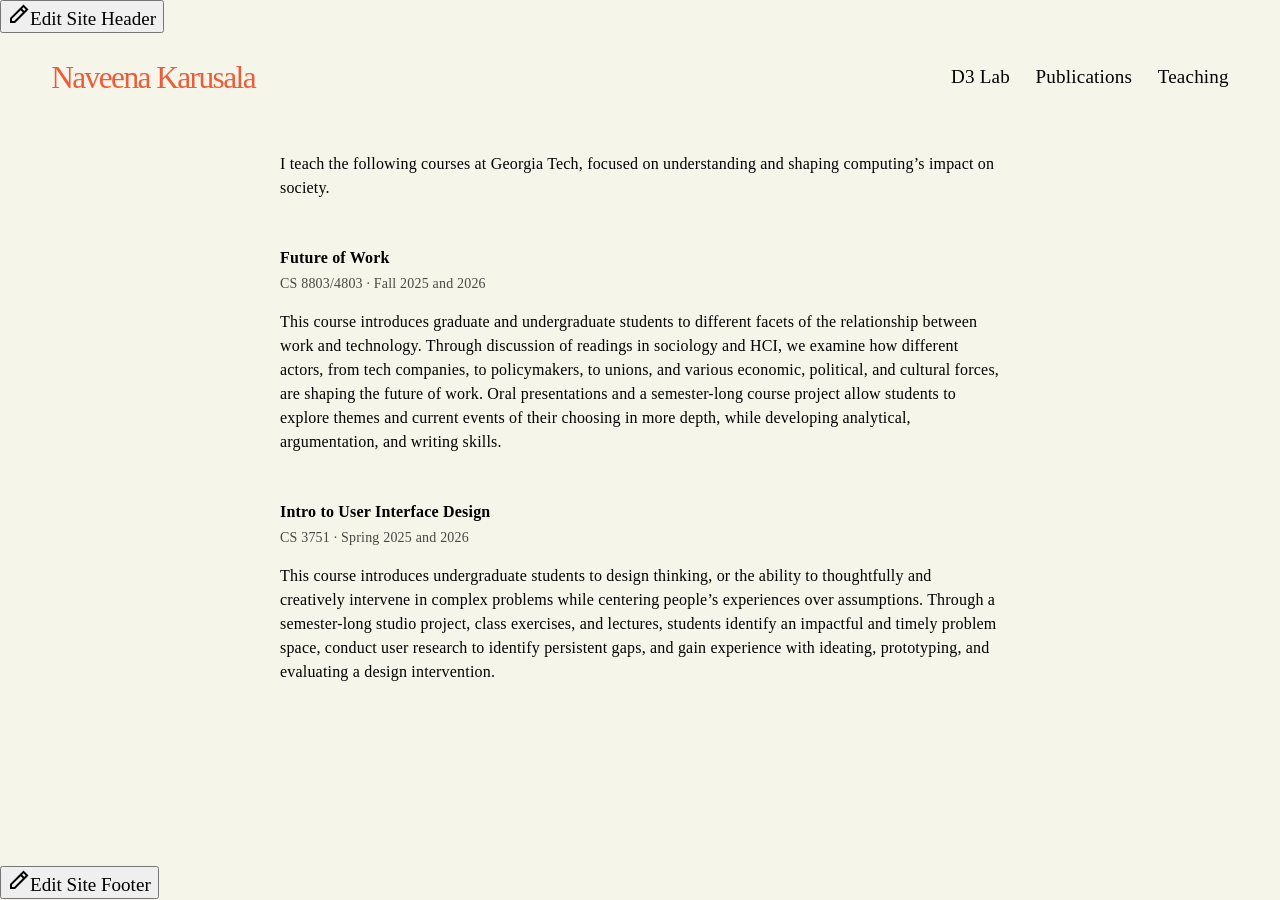
==== teaching/index.html @ d2cafd38 "Fix course meta size" ====
<!DOCTYPE html>
<!-- saved from url=(0046)https://grouse-calliope-9dwm.squarespace.com/# -->
<html xmlns:og="http://opengraphprotocol.org/schema/" xmlns:fb="http://www.facebook.com/2008/fbml" lang="en-US" data-authenticated-account="" class="yui3-js-enabled js flexbox canvas canvastext webgl no-touch hashchange history draganddrop rgba hsla multiplebgs backgroundsize borderimage borderradius boxshadow textshadow opacity cssanimations csscolumns cssgradients cssreflections csstransforms no-csstransforms3d csstransitions video audio svg inlinesvg svgclippaths squarespace-page-in-trial sqs-feature-gate-refresh-enabled squarespace-damask browser-safari" sqs-emotion-frame-cache-identifier="1" style="--header-height: 76.2578125px; scroll-behavior: smooth;"><head><meta http-equiv="Content-Type" content="text/html; charset=UTF-8">
    <meta http-equiv="X-UA-Compatible" content="IE=edge,chrome=1">
    <meta name="viewport" content="width=device-width, initial-scale=1">
    <!-- This is Squarespace. --><!-- grouse-calliope-9dwm -->
<link charset="utf-8" rel="stylesheet" id="yui_3_17_2_1_1793482057095_391" href="../squarespace-clarkson-v2.css"><!---->

<title>Teaching — Naveena Karusala</title>
<meta http-equiv="Accept-CH" content="Sec-CH-UA-Platform-Version, Sec-CH-UA-Model"><link rel="icon" type="image/x-icon" href="https://assets.squarespace.com/universal/default-favicon.ico">
<link rel="canonical" href="https://www.naveenak.org/">
<meta property="og:site_name" content="Naveena Karusala">
<meta property="og:title" content="Naveena Karusala">
<meta property="og:url" content="https://www.naveenak.org">
<meta property="og:type" content="website">
<meta property="og:description" content="I am an Assistant Professor in Interactive Computing at Georgia Tech, where I direct the D3 Lab. My research focuses on human-centered AI and health/well-being in underserved communities.">
<meta itemprop="name" content="Naveena Karusala">
<meta itemprop="url" content="https://www.naveenak.org">
<meta itemprop="description" content="I am an Assistant Professor in Interactive Computing at Georgia Tech, where I direct the D3 Lab. My research focuses on human-centered AI and health/well-being in underserved communities.">
<meta name="twitter:title" content="Naveena Karusala">
<meta name="twitter:url" content="https://www.naveenak.org">
<meta name="twitter:card" content="summary">
<meta name="twitter:description" content="I am an Assistant Professor in Interactive Computing at Georgia Tech, where I direct the D3 Lab. My research focuses on human-centered AI and health/well-being in underserved communities.">
<meta name="description" content="I am an Assistant Professor in Interactive Computing at Georgia Tech, where I direct the D3 Lab. My research focuses on human-centered AI and health/well-being in underserved communities. ">
<link rel="preconnect" href="https://images.squarespace-cdn.com/">
<link rel="preconnect" href="https://file.squarespace-cdn.com/" crossorigin="">
<style data-sqsp-font-ids="6a313a5b494e3c6626e6403d,6a313b95691a2d058d1a1eab">
/* latin-ext */
@font-face {
  font-family: 'Raleway';
  font-style: italic;
  font-weight: 500;
  font-display: swap;
  src: url('https://file.squarespace-cdn.com/content/v2/namespaces/fonts/libraries/sqsp/assets/f8edcd7a-29db-4ba5-a5af-173d834faa9d/latin-ext.woff2') format('woff2');
  unicode-range: U+0100-02BA, U+02BD-02C5, U+02C7-02CC, U+02CE-02D7, U+02DD-02FF, U+0304, U+0308, U+0329, U+1D00-1DBF, U+1E00-1E9F, U+1EF2-1EFF, U+2020, U+20A0-20AB, U+20AD-20C0, U+2113, U+2C60-2C7F, U+A720-A7FF;
}
/* cyrillic-ext */
@font-face {
  font-family: 'Raleway';
  font-style: italic;
  font-weight: 500;
  font-display: swap;
  src: url('https://file.squarespace-cdn.com/content/v2/namespaces/fonts/libraries/sqsp/assets/79efcf32-b55f-4104-ab68-2a6e4ae7afa2/cyrillic-ext.woff2') format('woff2');
  unicode-range: U+0460-052F, U+1C80-1C8A, U+20B4, U+2DE0-2DFF, U+A640-A69F, U+FE2E-FE2F;
}
/* latin */
@font-face {
  font-family: 'Raleway';
  font-style: italic;
  font-weight: 500;
  font-display: swap;
  src: url('https://file.squarespace-cdn.com/content/v2/namespaces/fonts/libraries/sqsp/assets/ae889d93-3123-4d27-85df-cb74730af5eb/latin.woff2') format('woff2');
  unicode-range: U+0000-00FF, U+0131, U+0152-0153, U+02BB-02BC, U+02C6, U+02DA, U+02DC, U+0304, U+0308, U+0329, U+2000-206F, U+20AC, U+2122, U+2191, U+2193, U+2212, U+2215, U+FEFF, U+FFFD;
}
/* vietnamese */
@font-face {
  font-family: 'Raleway';
  font-style: italic;
  font-weight: 500;
  font-display: swap;
  src: url('https://file.squarespace-cdn.com/content/v2/namespaces/fonts/libraries/sqsp/assets/0a66672e-38e9-4402-9caf-d5841e249fb0/vietnamese.woff2') format('woff2');
  unicode-range: U+0102-0103, U+0110-0111, U+0128-0129, U+0168-0169, U+01A0-01A1, U+01AF-01B0, U+0300-0301, U+0303-0304, U+0308-0309, U+0323, U+0329, U+1EA0-1EF9, U+20AB;
}
/* cyrillic */
@font-face {
  font-family: 'Raleway';
  font-style: italic;
  font-weight: 500;
  font-display: swap;
  src: url('https://file.squarespace-cdn.com/content/v2/namespaces/fonts/libraries/sqsp/assets/90281271-1c36-43de-997b-6f3d1ff176c0/cyrillic.woff2') format('woff2');
  unicode-range: U+0301, U+0400-045F, U+0490-0491, U+04B0-04B1, U+2116;
}
/* latin */
@font-face {
  font-family: 'Space Grotesk';
  font-style: normal;
  font-weight: 500;
  font-display: swap;
  src: url('https://file.squarespace-cdn.com/content/v2/namespaces/fonts/libraries/sqsp/assets/c2773552-2ac9-4b2a-a355-9c83e8fa1f9a/latin.woff2') format('woff2');
  unicode-range: U+0000-00FF, U+0131, U+0152-0153, U+02BB-02BC, U+02C6, U+02DA, U+02DC, U+0304, U+0308, U+0329, U+2000-206F, U+20AC, U+2122, U+2191, U+2193, U+2212, U+2215, U+FEFF, U+FFFD;
}
/* latin-ext */
@font-face {
  font-family: 'Space Grotesk';
  font-style: normal;
  font-weight: 500;
  font-display: swap;
  src: url('https://file.squarespace-cdn.com/content/v2/namespaces/fonts/libraries/sqsp/assets/2ba97ae8-2e43-4225-af23-696d6e8e5c93/latin-ext.woff2') format('woff2');
  unicode-range: U+0100-02BA, U+02BD-02C5, U+02C7-02CC, U+02CE-02D7, U+02DD-02FF, U+0304, U+0308, U+0329, U+1D00-1DBF, U+1E00-1E9F, U+1EF2-1EFF, U+2020, U+20A0-20AB, U+20AD-20C0, U+2113, U+2C60-2C7F, U+A720-A7FF;
}
/* vietnamese */
@font-face {
  font-family: 'Space Grotesk';
  font-style: normal;
  font-weight: 500;
  font-display: swap;
  src: url('https://file.squarespace-cdn.com/content/v2/namespaces/fonts/libraries/sqsp/assets/aa2e2aab-a158-4001-a69c-298ad7ad1644/vietnamese.woff2') format('woff2');
  unicode-range: U+0102-0103, U+0110-0111, U+0128-0129, U+0168-0169, U+01A0-01A1, U+01AF-01B0, U+0300-0301, U+0303-0304, U+0308-0309, U+0323, U+0329, U+1EA0-1EF9, U+20AB;
}
/* latin-ext */
@font-face {
  font-family: 'Space Grotesk';
  font-style: normal;
  font-weight: 700;
  font-display: swap;
  src: url('https://file.squarespace-cdn.com/content/v2/namespaces/fonts/libraries/sqsp/assets/23e3082b-d762-4bb4-a03a-a15e96509aff/latin-ext.woff2') format('woff2');
  unicode-range: U+0100-02BA, U+02BD-02C5, U+02C7-02CC, U+02CE-02D7, U+02DD-02FF, U+0304, U+0308, U+0329, U+1D00-1DBF, U+1E00-1E9F, U+1EF2-1EFF, U+2020, U+20A0-20AB, U+20AD-20C0, U+2113, U+2C60-2C7F, U+A720-A7FF;
}
/* latin */
@font-face {
  font-family: 'Space Grotesk';
  font-style: normal;
  font-weight: 700;
  font-display: swap;
  src: url('https://file.squarespace-cdn.com/content/v2/namespaces/fonts/libraries/sqsp/assets/6a06f0f4-199b-4d0c-a434-f2f4b5bffd5f/latin.woff2') format('woff2');
  unicode-range: U+0000-00FF, U+0131, U+0152-0153, U+02BB-02BC, U+02C6, U+02DA, U+02DC, U+0304, U+0308, U+0329, U+2000-206F, U+20AC, U+2122, U+2191, U+2193, U+2212, U+2215, U+FEFF, U+FFFD;
}
/* vietnamese */
@font-face {
  font-family: 'Space Grotesk';
  font-style: normal;
  font-weight: 700;
  font-display: swap;
  src: url('https://file.squarespace-cdn.com/content/v2/namespaces/fonts/libraries/sqsp/assets/b700e5bd-dca2-4473-be2d-da21f9356557/vietnamese.woff2') format('woff2');
  unicode-range: U+0102-0103, U+0110-0111, U+0128-0129, U+0168-0169, U+01A0-01A1, U+01AF-01B0, U+0300-0301, U+0303-0304, U+0308-0309, U+0323, U+0329, U+1EA0-1EF9, U+20AB;
}
/* cyrillic */
@font-face {
  font-family: 'Raleway';
  font-style: normal;
  font-weight: 400;
  font-display: swap;
  src: url('https://file.squarespace-cdn.com/content/v2/namespaces/fonts/libraries/sqsp/assets/1d7386f5-2d26-4adb-84b5-a63da6943723/cyrillic.woff2') format('woff2');
  unicode-range: U+0301, U+0400-045F, U+0490-0491, U+04B0-04B1, U+2116;
}
/* cyrillic-ext */
@font-face {
  font-family: 'Raleway';
  font-style: normal;
  font-weight: 400;
  font-display: swap;
  src: url('https://file.squarespace-cdn.com/content/v2/namespaces/fonts/libraries/sqsp/assets/5ab5a365-52a1-480c-b3dd-caa384bb8d5f/cyrillic-ext.woff2') format('woff2');
  unicode-range: U+0460-052F, U+1C80-1C8A, U+20B4, U+2DE0-2DFF, U+A640-A69F, U+FE2E-FE2F;
}
/* latin-ext */
@font-face {
  font-family: 'Raleway';
  font-style: normal;
  font-weight: 400;
  font-display: swap;
  src: url('https://file.squarespace-cdn.com/content/v2/namespaces/fonts/libraries/sqsp/assets/eb54dd9e-fe83-4cf0-a198-c616f6e95506/latin-ext.woff2') format('woff2');
  unicode-range: U+0100-02BA, U+02BD-02C5, U+02C7-02CC, U+02CE-02D7, U+02DD-02FF, U+0304, U+0308, U+0329, U+1D00-1DBF, U+1E00-1E9F, U+1EF2-1EFF, U+2020, U+20A0-20AB, U+20AD-20C0, U+2113, U+2C60-2C7F, U+A720-A7FF;
}
/* vietnamese */
@font-face {
  font-family: 'Raleway';
  font-style: normal;
  font-weight: 400;
  font-display: swap;
  src: url('https://file.squarespace-cdn.com/content/v2/namespaces/fonts/libraries/sqsp/assets/91d38513-0a19-4299-b0e9-baf2ea522fd2/vietnamese.woff2') format('woff2');
  unicode-range: U+0102-0103, U+0110-0111, U+0128-0129, U+0168-0169, U+01A0-01A1, U+01AF-01B0, U+0300-0301, U+0303-0304, U+0308-0309, U+0323, U+0329, U+1EA0-1EF9, U+20AB;
}
/* latin */
@font-face {
  font-family: 'Raleway';
  font-style: normal;
  font-weight: 400;
  font-display: swap;
  src: url('https://file.squarespace-cdn.com/content/v2/namespaces/fonts/libraries/sqsp/assets/b807d7f8-224f-47ef-848b-20b4a250fc31/latin.woff2') format('woff2');
  unicode-range: U+0000-00FF, U+0131, U+0152-0153, U+02BB-02BC, U+02C6, U+02DA, U+02DC, U+0304, U+0308, U+0329, U+2000-206F, U+20AC, U+2122, U+2191, U+2193, U+2212, U+2215, U+FEFF, U+FFFD;
}
/* cyrillic-ext */
@font-face {
  font-family: 'Raleway';
  font-style: normal;
  font-weight: 700;
  font-display: swap;
  src: url('https://file.squarespace-cdn.com/content/v2/namespaces/fonts/libraries/sqsp/assets/5a4c2007-9293-4c1b-9242-54995d8237d6/cyrillic-ext.woff2') format('woff2');
  unicode-range: U+0460-052F, U+1C80-1C8A, U+20B4, U+2DE0-2DFF, U+A640-A69F, U+FE2E-FE2F;
}
/* vietnamese */
@font-face {
  font-family: 'Raleway';
  font-style: normal;
  font-weight: 700;
  font-display: swap;
  src: url('https://file.squarespace-cdn.com/content/v2/namespaces/fonts/libraries/sqsp/assets/4150aa14-7535-484e-b165-4a8ad3a846e8/vietnamese.woff2') format('woff2');
  unicode-range: U+0102-0103, U+0110-0111, U+0128-0129, U+0168-0169, U+01A0-01A1, U+01AF-01B0, U+0300-0301, U+0303-0304, U+0308-0309, U+0323, U+0329, U+1EA0-1EF9, U+20AB;
}
/* latin-ext */
@font-face {
  font-family: 'Raleway';
  font-style: normal;
  font-weight: 700;
  font-display: swap;
  src: url('https://file.squarespace-cdn.com/content/v2/namespaces/fonts/libraries/sqsp/assets/684e35d8-94a5-441f-909f-d80714b7f094/latin-ext.woff2') format('woff2');
  unicode-range: U+0100-02BA, U+02BD-02C5, U+02C7-02CC, U+02CE-02D7, U+02DD-02FF, U+0304, U+0308, U+0329, U+1D00-1DBF, U+1E00-1E9F, U+1EF2-1EFF, U+2020, U+20A0-20AB, U+20AD-20C0, U+2113, U+2C60-2C7F, U+A720-A7FF;
}
/* cyrillic */
@font-face {
  font-family: 'Raleway';
  font-style: normal;
  font-weight: 700;
  font-display: swap;
  src: url('https://file.squarespace-cdn.com/content/v2/namespaces/fonts/libraries/sqsp/assets/452bcdaa-96ac-4509-8262-731f7f01dd3a/cyrillic.woff2') format('woff2');
  unicode-range: U+0301, U+0400-045F, U+0490-0491, U+04B0-04B1, U+2116;
}
/* latin */
@font-face {
  font-family: 'Raleway';
  font-style: normal;
  font-weight: 700;
  font-display: swap;
  src: url('https://file.squarespace-cdn.com/content/v2/namespaces/fonts/libraries/sqsp/assets/1357011a-5d8a-4a06-a042-22a71cebeea9/latin.woff2') format('woff2');
  unicode-range: U+0000-00FF, U+0131, U+0152-0153, U+02BB-02BC, U+02C6, U+02DA, U+02DC, U+0304, U+0308, U+0329, U+2000-206F, U+20AC, U+2122, U+2191, U+2193, U+2212, U+2215, U+FEFF, U+FFFD;
}
/* cyrillic */
@font-face {
  font-family: 'Raleway';
  font-style: italic;
  font-weight: 700;
  font-display: swap;
  src: url('https://file.squarespace-cdn.com/content/v2/namespaces/fonts/libraries/sqsp/assets/64e8b843-ecf3-4221-8a74-e23c4ce02b18/cyrillic.woff2') format('woff2');
  unicode-range: U+0301, U+0400-045F, U+0490-0491, U+04B0-04B1, U+2116;
}
/* latin */
@font-face {
  font-family: 'Raleway';
  font-style: italic;
  font-weight: 700;
  font-display: swap;
  src: url('https://file.squarespace-cdn.com/content/v2/namespaces/fonts/libraries/sqsp/assets/0dbb5497-f728-476b-9f82-cc6c9a9c48c5/latin.woff2') format('woff2');
  unicode-range: U+0000-00FF, U+0131, U+0152-0153, U+02BB-02BC, U+02C6, U+02DA, U+02DC, U+0304, U+0308, U+0329, U+2000-206F, U+20AC, U+2122, U+2191, U+2193, U+2212, U+2215, U+FEFF, U+FFFD;
}
/* vietnamese */
@font-face {
  font-family: 'Raleway';
  font-style: italic;
  font-weight: 700;
  font-display: swap;
  src: url('https://file.squarespace-cdn.com/content/v2/namespaces/fonts/libraries/sqsp/assets/bd07811b-2d45-455a-99ae-b5c3ed248842/vietnamese.woff2') format('woff2');
  unicode-range: U+0102-0103, U+0110-0111, U+0128-0129, U+0168-0169, U+01A0-01A1, U+01AF-01B0, U+0300-0301, U+0303-0304, U+0308-0309, U+0323, U+0329, U+1EA0-1EF9, U+20AB;
}
/* latin-ext */
@font-face {
  font-family: 'Raleway';
  font-style: italic;
  font-weight: 700;
  font-display: swap;
  src: url('https://file.squarespace-cdn.com/content/v2/namespaces/fonts/libraries/sqsp/assets/b2f14a8f-0542-441f-b76e-4edc7c23c988/latin-ext.woff2') format('woff2');
  unicode-range: U+0100-02BA, U+02BD-02C5, U+02C7-02CC, U+02CE-02D7, U+02DD-02FF, U+0304, U+0308, U+0329, U+1D00-1DBF, U+1E00-1E9F, U+1EF2-1EFF, U+2020, U+20A0-20AB, U+20AD-20C0, U+2113, U+2C60-2C7F, U+A720-A7FF;
}
/* cyrillic-ext */
@font-face {
  font-family: 'Raleway';
  font-style: italic;
  font-weight: 700;
  font-display: swap;
  src: url('https://file.squarespace-cdn.com/content/v2/namespaces/fonts/libraries/sqsp/assets/391de4d6-c7a5-403b-9a88-4b244457331d/cyrillic-ext.woff2') format('woff2');
  unicode-range: U+0460-052F, U+1C80-1C8A, U+20B4, U+2DE0-2DFF, U+A640-A69F, U+FE2E-FE2F;
}
/* cyrillic */
@font-face {
  font-family: 'Raleway';
  font-style: normal;
  font-weight: 500;
  font-display: swap;
  src: url('https://file.squarespace-cdn.com/content/v2/namespaces/fonts/libraries/sqsp/assets/c2c29d37-7d9e-4f35-aa70-838218ef3c37/cyrillic.woff2') format('woff2');
  unicode-range: U+0301, U+0400-045F, U+0490-0491, U+04B0-04B1, U+2116;
}
/* latin */
@font-face {
  font-family: 'Raleway';
  font-style: normal;
  font-weight: 500;
  font-display: swap;
  src: url('https://file.squarespace-cdn.com/content/v2/namespaces/fonts/libraries/sqsp/assets/a37513d2-2166-4c5f-b443-dba11a4468ed/latin.woff2') format('woff2');
  unicode-range: U+0000-00FF, U+0131, U+0152-0153, U+02BB-02BC, U+02C6, U+02DA, U+02DC, U+0304, U+0308, U+0329, U+2000-206F, U+20AC, U+2122, U+2191, U+2193, U+2212, U+2215, U+FEFF, U+FFFD;
}
/* latin-ext */
@font-face {
  font-family: 'Raleway';
  font-style: normal;
  font-weight: 500;
  font-display: swap;
  src: url('https://file.squarespace-cdn.com/content/v2/namespaces/fonts/libraries/sqsp/assets/20c2dccf-50fd-41d5-b4a7-e5da83a261b2/latin-ext.woff2') format('woff2');
  unicode-range: U+0100-02BA, U+02BD-02C5, U+02C7-02CC, U+02CE-02D7, U+02DD-02FF, U+0304, U+0308, U+0329, U+1D00-1DBF, U+1E00-1E9F, U+1EF2-1EFF, U+2020, U+20A0-20AB, U+20AD-20C0, U+2113, U+2C60-2C7F, U+A720-A7FF;
}
/* vietnamese */
@font-face {
  font-family: 'Raleway';
  font-style: normal;
  font-weight: 500;
  font-display: swap;
  src: url('https://file.squarespace-cdn.com/content/v2/namespaces/fonts/libraries/sqsp/assets/5153267f-334d-4072-beb9-23bfbc8eea51/vietnamese.woff2') format('woff2');
  unicode-range: U+0102-0103, U+0110-0111, U+0128-0129, U+0168-0169, U+01A0-01A1, U+01AF-01B0, U+0300-0301, U+0303-0304, U+0308-0309, U+0323, U+0329, U+1EA0-1EF9, U+20AB;
}
/* cyrillic-ext */
@font-face {
  font-family: 'Raleway';
  font-style: normal;
  font-weight: 500;
  font-display: swap;
  src: url('https://file.squarespace-cdn.com/content/v2/namespaces/fonts/libraries/sqsp/assets/aa905bf1-d0bf-4d60-a309-41a6003f5c35/cyrillic-ext.woff2') format('woff2');
  unicode-range: U+0460-052F, U+1C80-1C8A, U+20B4, U+2DE0-2DFF, U+A640-A69F, U+FE2E-FE2F;
}
</style>









<link rel="stylesheet" type="text/css" href="../user-account-core-9cbd2880ca9179c5-min.en-US.css"><link rel="stylesheet" type="text/css" href="../website.components.html.styles.css"><link rel="stylesheet" type="text/css" href="../website.components.imageFluid.styles.css"><link rel="stylesheet" type="text/css" href="../site.css"><link rel="stylesheet" type="text/css" href="../static.css">
<!-- End of Squarespace Headers -->
  <link rel="stylesheet" href="../management-15adcbc63ebd36b5-min.en-US.css" type="text/css"><link rel="stylesheet" type="text/css" href="../5b8f4cabb3fb1481-min.en-US.css"><link rel="stylesheet" type="text/css" href="../d92bd0f161fc0505-min.en-US.css"><link rel="stylesheet" href="../website-overlays-manager-3899990553876185-min.en-US.css" type="text/css"><link rel="stylesheet" href="../popup-overlay-f39ec8cdc95ccd84-min.en-US.css" type="text/css"><style id="inert-style">
[inert] {
  pointer-events: none;
  cursor: default;
}

[inert], [inert] * {
  -webkit-user-select: none;
  -moz-user-select: none;
  -ms-user-select: none;
  user-select: none;
}
</style><style>/* match homepage paragraph size */main p:not([class]),main p.course-title{font-size:16px}main p.course-meta{font-size:14px}</style>
</head>

  <body id="collection-6ae53515211cb12ff693ab47" class="primary-button-style-solid primary-button-shape-pill secondary-button-style-outline secondary-button-shape-pill tertiary-button-style-outline tertiary-button-shape-underline form-field-style-outline form-field-shape-pill form-field-border-all form-field-hover-focus-outline form-field-checkbox-type-icon form-field-checkbox-fill-outline form-field-checkbox-color-inverted form-field-checkbox-shape-rounded form-field-checkbox-layout-fit form-field-radio-type-icon form-field-radio-fill-outline form-field-radio-color-inverted form-field-radio-shape-rounded form-field-radio-layout-fit form-field-survey-fill-outline form-field-survey-color-inverted form-field-survey-shape-rounded form-submit-button-style-label tweak-global-animations-animation-type-none tweak-global-animations-animation-curve-ease image-block-poster-text-alignment-left image-block-card-content-position-center image-block-card-text-alignment-left image-block-overlap-content-position-center image-block-overlap-text-alignment-left image-block-collage-content-position-center image-block-collage-text-alignment-left image-block-stack-text-alignment-left tweak-blog-alternating-side-by-side-width-full tweak-blog-alternating-side-by-side-image-aspect-ratio-11-square tweak-blog-alternating-side-by-side-text-alignment-left tweak-blog-alternating-side-by-side-read-more-style-show tweak-blog-alternating-side-by-side-image-text-alignment-middle tweak-blog-alternating-side-by-side-delimiter-bullet tweak-blog-alternating-side-by-side-meta-position-top tweak-blog-alternating-side-by-side-primary-meta-categories tweak-blog-alternating-side-by-side-secondary-meta-date tweak-blog-alternating-side-by-side-excerpt-show form-use-theme-colors tweak-global-animations-complexity-level-detailed tweak-global-animations-animation-style-fade tweak-blog-masonry-width-full tweak-blog-masonry-text-alignment-left tweak-blog-masonry-primary-meta-categories tweak-blog-masonry-secondary-meta-date tweak-blog-masonry-meta-position-top tweak-blog-masonry-read-more-style-show tweak-blog-masonry-delimiter-space tweak-blog-masonry-image-placement-above tweak-blog-masonry-excerpt-show tweak-portfolio-grid-overlay-width-full tweak-portfolio-grid-overlay-height-large tweak-portfolio-grid-overlay-image-aspect-ratio-11-square tweak-portfolio-grid-overlay-text-placement-center tweak-portfolio-grid-overlay-show-text-after-hover tweak-blog-single-column-width-full tweak-blog-single-column-text-alignment-left tweak-blog-single-column-image-placement-above tweak-blog-single-column-delimiter-bullet tweak-blog-single-column-read-more-style-show tweak-blog-single-column-primary-meta-categories tweak-blog-single-column-secondary-meta-date tweak-blog-single-column-meta-position-top tweak-blog-single-column-content-full-post header-width-full tweak-transparent-header tweak-fixed-header-style-basic tweak-blog-item-width-medium tweak-blog-item-text-alignment-left tweak-blog-item-meta-position-above-title tweak-blog-item-show-categories tweak-blog-item-show-date tweak-blog-item-delimiter-bullet tweak-blog-side-by-side-width-full tweak-blog-side-by-side-image-placement-left tweak-blog-side-by-side-image-aspect-ratio-11-square tweak-blog-side-by-side-primary-meta-categories tweak-blog-side-by-side-secondary-meta-date tweak-blog-side-by-side-meta-position-top tweak-blog-side-by-side-text-alignment-left tweak-blog-side-by-side-image-text-alignment-middle tweak-blog-side-by-side-read-more-style-show tweak-blog-side-by-side-delimiter-bullet tweak-blog-side-by-side-excerpt-show tweak-events-stacked-width-full tweak-events-stacked-height-large tweak-events-stacked-show-thumbnails tweak-events-stacked-thumbnail-size-32-standard tweak-events-stacked-date-style-with-text tweak-events-stacked-show-time tweak-events-stacked-show-location tweak-events-stacked-show-excerpt tweak-blog-basic-grid-width-inset tweak-blog-basic-grid-image-aspect-ratio-32-standard tweak-blog-basic-grid-text-alignment-center tweak-blog-basic-grid-delimiter-bullet tweak-blog-basic-grid-image-placement-above tweak-blog-basic-grid-read-more-style-show tweak-blog-basic-grid-primary-meta-categories tweak-blog-basic-grid-secondary-meta-date tweak-blog-basic-grid-excerpt-show tweak-portfolio-grid-basic-width-full tweak-portfolio-grid-basic-height-large tweak-portfolio-grid-basic-image-aspect-ratio-11-square tweak-portfolio-grid-basic-text-alignment-left tweak-portfolio-grid-basic-hover-effect-fade header-overlay-alignment-center tweak-portfolio-index-background-link-format-stacked tweak-portfolio-index-background-width-full tweak-portfolio-index-background-height-large tweak-portfolio-index-background-vertical-alignment-middle tweak-portfolio-index-background-horizontal-alignment-center tweak-portfolio-index-background-delimiter-none tweak-portfolio-index-background-animation-type-fade tweak-portfolio-index-background-animation-duration-medium tweak-portfolio-hover-follow-layout-inline tweak-portfolio-hover-follow-delimiter-bullet tweak-portfolio-hover-follow-animation-type-fade tweak-portfolio-hover-follow-animation-duration-fast tweak-portfolio-hover-static-layout-inline tweak-portfolio-hover-static-front tweak-portfolio-hover-static-delimiter-hyphen tweak-portfolio-hover-static-animation-type-fade tweak-portfolio-hover-static-animation-duration-fast hide-opentable-icons opentable-style-dark tweak-product-quick-view-button-style-floating tweak-product-quick-view-button-position-bottom tweak-product-quick-view-lightbox-excerpt-display-truncate tweak-product-quick-view-lightbox-show-arrows tweak-product-quick-view-lightbox-show-close-button tweak-product-quick-view-lightbox-controls-weight-light native-currency-code-usd collection-type-page collection-layout-default collection-6ae53515211cb12ff693ab47 homepage mobile-style-available sqs-seven-one seven-one-global-animations sqs-edit-mode sqs-device-view-desktop sqs-jacquard sqs-jacquard-outline-beta" tabindex="-1" data-animation-state="booted">
    <div id="siteWrapper" class="clearfix site-wrapper">
      
        <div id="floatingCart" class="floating-cart hidden">
          <a href="https://grouse-calliope-9dwm.squarespace.com/cart" class="icon icon--stroke icon--fill icon--cart sqs-custom-cart">
            <span class="Cart-inner">
              



  <svg class="icon icon--cart" width="144" height="125" viewBox="0 0 144 125">
<path d="M4.69551 0.000432948C2.10179 0.000432948 0 2.09856 0 4.68769C0 7.27686 2.10183 9.37496 4.69551 9.37496H23.43C31.2022 28.5892 38.8567 47.8378 46.5654 67.089L39.4737 84.129C38.8799 85.5493 39.0464 87.2634 39.905 88.5418C40.7622 89.8216 42.2856 90.6283 43.8271 90.6232H122.088C124.568 90.658 126.85 88.4129 126.85 85.9359C126.85 83.4589 124.569 81.214 122.088 81.2487H50.8702L54.9305 71.5802L130.306 65.5745C132.279 65.4199 134.064 63.8849 134.512 61.9608L143.903 21.337C144.518 18.6009 142.114 15.6147 139.306 15.624H36.0522L30.9654 2.92939C30.2682 1.21146 28.4698 0 26.612 0L4.69551 0.000432948ZM39.8152 24.9999H133.385L126.097 56.5426L54.7339 62.2067L39.8152 24.9999ZM59.4777 93.75C50.8885 93.75 43.8252 100.801 43.8252 109.375C43.8252 117.949 50.8885 125 59.4777 125C68.0669 125 75.1301 117.949 75.1301 109.375C75.1301 100.801 68.0669 93.75 59.4777 93.75ZM106.433 93.75C97.8436 93.75 90.7803 100.801 90.7803 109.375C90.7803 117.949 97.8436 125 106.433 125C115.022 125 122.085 117.949 122.085 109.375C122.085 100.801 115.022 93.75 106.433 93.75ZM59.4777 103.125C62.9906 103.125 65.7378 105.867 65.7378 109.374C65.7378 112.88 62.9905 115.623 59.4777 115.623C55.9647 115.623 53.2175 112.88 53.2175 109.374C53.2175 105.867 55.9649 103.125 59.4777 103.125ZM106.433 103.125C109.946 103.125 112.693 105.867 112.693 109.374C112.693 112.88 109.946 115.623 106.433 115.623C102.92 115.623 100.173 112.88 100.173 109.374C100.173 105.867 102.92 103.125 106.433 103.125Z"></path>
</svg>


              <div class="legacy-cart icon-cart-quantity">
                <span class="sqs-cart-quantity">0</span>
              </div>
            </span>
          </a>
        </div>
      

      












  <header data-test="header" id="header" class="header theme-col--primary sqs-frontend-overlay-editor-widget-host header-improvement" data-section-theme="" data-controller="Header" data-current-styles="{
                                                                                                    &quot;layout&quot;: &quot;navRight&quot;,
                                                                                                    &quot;action&quot;: {
                                                                                                      &quot;href&quot;: &quot;/appointments&quot;,
                                                                                                      &quot;buttonText&quot;: &quot;Book now&quot;,
                                                                                                      &quot;newWindow&quot;: false
                                                                                                    },
                                                                                                    &quot;showSocial&quot;: false,
                                                                                                    &quot;socialOptions&quot;: {
                                                                                                      &quot;socialBorderShape&quot;: &quot;none&quot;,
                                                                                                      &quot;socialBorderStyle&quot;: &quot;outline&quot;,
                                                                                                      &quot;socialBorderThickness&quot;: {
                                                                                                        &quot;unit&quot;: &quot;px&quot;,
                                                                                                        &quot;value&quot;: 1.0
                                                                                                      }
                                                                                                    },
                                                                                                    &quot;menuOverlayAnimation&quot;: &quot;fade&quot;,
                                                                                                    &quot;cartStyle&quot;: &quot;text&quot;,
                                                                                                    &quot;cartText&quot;: &quot;Cart&quot;,
                                                                                                    &quot;showEmptyCartState&quot;: false,
                                                                                                    &quot;cartOptions&quot;: {
                                                                                                      &quot;iconType&quot;: &quot;stroke-9&quot;,
                                                                                                      &quot;cartBorderShape&quot;: &quot;none&quot;,
                                                                                                      &quot;cartBorderStyle&quot;: &quot;outline&quot;,
                                                                                                      &quot;cartBorderThickness&quot;: {
                                                                                                        &quot;unit&quot;: &quot;px&quot;,
                                                                                                        &quot;value&quot;: 1.0
                                                                                                      }
                                                                                                    },
                                                                                                    &quot;showButton&quot;: false,
                                                                                                    &quot;showCart&quot;: false,
                                                                                                    &quot;showAccountLogin&quot;: false,
                                                                                                    &quot;headerStyle&quot;: &quot;dynamic&quot;,
                                                                                                    &quot;languagePicker&quot;: {
                                                                                                      &quot;enabled&quot;: false,
                                                                                                      &quot;iconEnabled&quot;: false,
                                                                                                      &quot;iconType&quot;: &quot;globe&quot;,
                                                                                                      &quot;flagShape&quot;: &quot;shiny&quot;,
                                                                                                      &quot;languageFlags&quot;: [ ]
                                                                                                    },
                                                                                                    &quot;iconOptions&quot;: {
                                                                                                      &quot;desktopDropdownIconOptions&quot;: {
                                                                                                        &quot;size&quot;: {
                                                                                                          &quot;unit&quot;: &quot;em&quot;,
                                                                                                          &quot;value&quot;: 1.0
                                                                                                        },
                                                                                                        &quot;iconSpacing&quot;: {
                                                                                                          &quot;unit&quot;: &quot;em&quot;,
                                                                                                          &quot;value&quot;: 0.35
                                                                                                        },
                                                                                                        &quot;strokeWidth&quot;: {
                                                                                                          &quot;unit&quot;: &quot;px&quot;,
                                                                                                          &quot;value&quot;: 1.0
                                                                                                        },
                                                                                                        &quot;endcapType&quot;: &quot;square&quot;,
                                                                                                        &quot;folderDropdownIcon&quot;: &quot;none&quot;,
                                                                                                        &quot;languagePickerIcon&quot;: &quot;openArrowHead&quot;
                                                                                                      },
                                                                                                      &quot;mobileDropdownIconOptions&quot;: {
                                                                                                        &quot;size&quot;: {
                                                                                                          &quot;unit&quot;: &quot;em&quot;,
                                                                                                          &quot;value&quot;: 1.0
                                                                                                        },
                                                                                                        &quot;iconSpacing&quot;: {
                                                                                                          &quot;unit&quot;: &quot;em&quot;,
                                                                                                          &quot;value&quot;: 0.15
                                                                                                        },
                                                                                                        &quot;strokeWidth&quot;: {
                                                                                                          &quot;unit&quot;: &quot;px&quot;,
                                                                                                          &quot;value&quot;: 0.5
                                                                                                        },
                                                                                                        &quot;endcapType&quot;: &quot;square&quot;,
                                                                                                        &quot;folderDropdownIcon&quot;: &quot;openArrowHead&quot;,
                                                                                                        &quot;languagePickerIcon&quot;: &quot;openArrowHead&quot;
                                                                                                      }
                                                                                                    },
                                                                                                    &quot;mobileOptions&quot;: {
                                                                                                      &quot;layout&quot;: &quot;logoLeftNavRight&quot;,
                                                                                                      &quot;menuIconOptions&quot;: {
                                                                                                        &quot;style&quot;: &quot;doubleLineHamburger&quot;,
                                                                                                        &quot;thickness&quot;: {
                                                                                                          &quot;unit&quot;: &quot;px&quot;,
                                                                                                          &quot;value&quot;: 1.0
                                                                                                        }
                                                                                                      }
                                                                                                    },
                                                                                                    &quot;solidOptions&quot;: {
                                                                                                      &quot;headerOpacity&quot;: {
                                                                                                        &quot;unit&quot;: &quot;%&quot;,
                                                                                                        &quot;value&quot;: 100.0
                                                                                                      },
                                                                                                      &quot;blurBackground&quot;: {
                                                                                                        &quot;enabled&quot;: false,
                                                                                                        &quot;blurRadius&quot;: {
                                                                                                          &quot;unit&quot;: &quot;px&quot;,
                                                                                                          &quot;value&quot;: 12.0
                                                                                                        }
                                                                                                      }
                                                                                                    },
                                                                                                    &quot;gradientOptions&quot;: {
                                                                                                      &quot;gradientType&quot;: &quot;faded&quot;,
                                                                                                      &quot;headerOpacity&quot;: {
                                                                                                        &quot;unit&quot;: &quot;%&quot;,
                                                                                                        &quot;value&quot;: 90.0
                                                                                                      },
                                                                                                      &quot;blurBackground&quot;: {
                                                                                                        &quot;enabled&quot;: false,
                                                                                                        &quot;blurRadius&quot;: {
                                                                                                          &quot;unit&quot;: &quot;px&quot;,
                                                                                                          &quot;value&quot;: 12.0
                                                                                                        }
                                                                                                      }
                                                                                                    },
                                                                                                    &quot;dropShadowOptions&quot;: {
                                                                                                      &quot;enabled&quot;: false,
                                                                                                      &quot;blur&quot;: {
                                                                                                        &quot;unit&quot;: &quot;px&quot;,
                                                                                                        &quot;value&quot;: 12.0
                                                                                                      },
                                                                                                      &quot;spread&quot;: {
                                                                                                        &quot;unit&quot;: &quot;px&quot;,
                                                                                                        &quot;value&quot;: 0.0
                                                                                                      },
                                                                                                      &quot;distance&quot;: {
                                                                                                        &quot;unit&quot;: &quot;px&quot;,
                                                                                                        &quot;value&quot;: 12.0
                                                                                                      }
                                                                                                    },
                                                                                                    &quot;borderOptions&quot;: {
                                                                                                      &quot;enabled&quot;: false,
                                                                                                      &quot;position&quot;: &quot;allSides&quot;,
                                                                                                      &quot;thickness&quot;: {
                                                                                                        &quot;unit&quot;: &quot;px&quot;,
                                                                                                        &quot;value&quot;: 4.0
                                                                                                      }
                                                                                                    },
                                                                                                    &quot;showPromotedElement&quot;: false,
                                                                                                    &quot;buttonVariant&quot;: &quot;primary&quot;,
                                                                                                    &quot;blurBackground&quot;: {
                                                                                                      &quot;enabled&quot;: false,
                                                                                                      &quot;blurRadius&quot;: {
                                                                                                        &quot;unit&quot;: &quot;px&quot;,
                                                                                                        &quot;value&quot;: 12.0
                                                                                                      }
                                                                                                    },
                                                                                                    &quot;headerOpacity&quot;: {
                                                                                                      &quot;unit&quot;: &quot;%&quot;,
                                                                                                      &quot;value&quot;: 100.0
                                                                                                    }
                                                                                                  }" data-section-id="header" data-header-style="dynamic" data-language-picker="{
                                                                                                    &quot;enabled&quot;: false,
                                                                                                    &quot;iconEnabled&quot;: false,
                                                                                                    &quot;iconType&quot;: &quot;globe&quot;,
                                                                                                    &quot;flagShape&quot;: &quot;shiny&quot;,
                                                                                                    &quot;languageFlags&quot;: [ ]
                                                                                                  }" data-first-focusable-element="" tabindex="-1" style="
      
      
      
      
      
      
    " data-controllers-bound="Header" data-edit-button-text="Edit Header" data-guidance-engine="guidance-engine-header"><div class="header-edit-button-container" style="display: block;"><div class="header-edit-button-wrapper section-toolbar-button-wrapper"><button class="edit-tool-button css-ov3eps" data-guidance-engine="guidance-engine-edit-header"><div class="css-cxxtzj"><svg fill="currentColor" height="22" viewBox="0 0 22 22" width="22" xmlns="http://www.w3.org/2000/svg" class="edit-tool-button-icon css-y880pu"><path clip-rule="evenodd" d="M20.5 6.5 7 20H2v-5L15.5 1.5zm-7.823.651L4 15.828V18h2.172l8.677-8.677zm3.586.758L17.672 6.5 15.5 4.328l-1.409 1.41z" fill-rule="evenodd"></path></svg><span class="fs-unmask">Edit Site Header</span></div></button></div></div>
    <svg style="display:none" viewBox="0 0 22 22" xmlns="http://www.w3.org/2000/svg">
  <symbol id="circle">
    <path d="M11.5 17C14.5376 17 17 14.5376 17 11.5C17 8.46243 14.5376 6 11.5 6C8.46243 6 6 8.46243 6 11.5C6 14.5376 8.46243 17 11.5 17Z" fill="none"></path>
  </symbol>

  <symbol id="circleFilled">
    <path d="M11.5 17C14.5376 17 17 14.5376 17 11.5C17 8.46243 14.5376 6 11.5 6C8.46243 6 6 8.46243 6 11.5C6 14.5376 8.46243 17 11.5 17Z"></path>
  </symbol>

  <symbol id="dash">
    <path d="M11 11H19H3"></path>
  </symbol>

  <symbol id="squareFilled">
    <rect x="6" y="6" width="11" height="11"></rect>
  </symbol>

  <symbol id="square">
    <rect x="7" y="7" width="9" height="9" fill="none" stroke="inherit"></rect>
  </symbol>
  
  <symbol id="plus">
    <path d="M11 3V19"></path>
    <path d="M19 11L3 11"></path>
  </symbol>
  
  <symbol id="closedArrow">
    <path d="M11 11V2M11 18.1797L17 11.1477L5 11.1477L11 18.1797Z" fill="none"></path>
  </symbol>
  
  <symbol id="closedArrowFilled">
    <path d="M11 11L11 2" stroke="inherit" fill="none"></path>
    <path fill-rule="evenodd" clip-rule="evenodd" d="M2.74695 9.38428L19.038 9.38428L10.8925 19.0846L2.74695 9.38428Z" stroke-width="1"></path>
  </symbol>
  
  <symbol id="closedArrowHead" viewBox="0 0 22 22" xmlns="http://www.w3.org/2000/symbol">
    <path d="M18 7L11 15L4 7L18 7Z" fill="none" stroke="inherit"></path>
  </symbol>
  
  
  <symbol id="closedArrowHeadFilled" viewBox="0 0 22 22" xmlns="http://www.w3.org/2000/symbol">
    <path d="M18.875 6.5L11 15.5L3.125 6.5L18.875 6.5Z"></path>
  </symbol>
  
  <symbol id="openArrow">
    <path d="M11 18.3591L11 3" stroke="inherit" fill="none"></path>
    <path d="M18 11.5L11 18.5L4 11.5" stroke="inherit" fill="none"></path>
  </symbol>
  
  <symbol id="openArrowHead">
    <path d="M18 7L11 14L4 7" fill="none"></path>
  </symbol>

  <symbol id="pinchedArrow">
    <path d="M11 17.3591L11 2" fill="none"></path>
    <path d="M2 11C5.85455 12.2308 8.81818 14.9038 11 18C13.1818 14.8269 16.1455 12.1538 20 11" fill="none"></path>
  </symbol>

  <symbol id="pinchedArrowFilled">
    <path d="M11.05 10.4894C7.04096 8.73759 1.05005 8 1.05005 8C6.20459 11.3191 9.41368 14.1773 11.05 21C12.6864 14.0851 15.8955 11.227 21.05 8C21.05 8 15.0591 8.73759 11.05 10.4894Z" stroke-width="1"></path>
    <path d="M11 11L11 1" fill="none"></path>
  </symbol>

  <symbol id="pinchedArrowHead">
    <path d="M2 7.24091C5.85455 8.40454 8.81818 10.9318 11 13.8591C13.1818 10.8591 16.1455 8.33181 20 7.24091" fill="none"></path>
  </symbol>
  
  <symbol id="pinchedArrowHeadFilled">
    <path d="M11.05 7.1591C7.04096 5.60456 1.05005 4.95001 1.05005 4.95001C6.20459 7.89547 9.41368 10.4318 11.05 16.4864C12.6864 10.35 15.8955 7.81365 21.05 4.95001C21.05 4.95001 15.0591 5.60456 11.05 7.1591Z"></path>
  </symbol>

</svg>
    
<div class="sqs-announcement-bar-dropzone"></div>

    <div class="header-announcement-bar-wrapper">
      
      <a href="#page" class="header-skip-link sqs-button-element--primary">
        Skip to Content
      </a>
      


<style>
    @supports (-webkit-backdrop-filter: none) or (backdrop-filter: none) {
        .header-blur-background {
            
            
        }
    }
</style>
      <div class="header-border" data-header-style="dynamic" data-header-border="false" data-test="header-border" style="




"></div>
      <div class="header-dropshadow" data-header-style="dynamic" data-header-dropshadow="false" data-test="header-dropshadow" style=""></div>
      
      

      <div class="header-inner container--fluid
        
        
        
         header-mobile-layout-logo-left-nav-right
        
        
        
        
        
        
         header-layout-nav-right
        
        
        
        
        
        
        
        
        " data-test="header-inner">
        <!-- Background -->
        <div class="header-background theme-bg--primary"></div>

        <div class="header-display-desktop" data-content-field="site-title">
          

          

          

          

          

          
          
            
            <!-- Social -->
            
          
            
            <!-- Title and nav wrapper -->
            <div class="header-title-nav-wrapper">
              

              

              
                
                <!-- Title -->
                
                  <div class="
                      header-title
                      
                    " data-animation-role="header-element">
                    
                      <div class="header-title-text">
                        <a id="site-title" href="/" data-animation-role="header-element">Naveena Karusala</a>
                      </div>
                    
                    
                  </div>
                
              
                
                <!-- Nav -->
                <div class="header-nav">
                  <div class="header-nav-wrapper">
                    <nav class="header-nav-list">
                      


  
    <div class="header-nav-item header-nav-item--collection">
      <a href="/d3lab/" data-animation-role="header-element">
        D3 Lab
      </a>
    </div>
  
  
  


    <div class="header-nav-item header-nav-item--external">
      <a href="https://scholar.google.com/citations?user=S3yqENkAAAAJ&amp;hl=en" target="_blank" data-animation-role="header-element">Publications</a>
    </div>
<div class="header-nav-item header-nav-item--external">
      <a href="/teaching/" data-animation-role="header-element">Teaching</a>
    </div>
  



    
  




                    </nav>
                  </div>
                </div>
              
              
            </div>
          
            
            <!-- Actions -->
            <div class="header-actions header-actions--right">
              
                
              
              

              

            
            

              
              <div class="showOnMobile">
                
              </div>

              
              <div class="showOnDesktop">
                
              </div>

              
            </div>
          
            


<style>
  .top-bun, 
  .patty, 
  .bottom-bun {
    height: 1px;
  }
</style>

<!-- Burger -->
<div class="header-burger

  menu-overlay-does-not-have-visible-non-navigation-items


  
  no-actions
  
" data-animation-role="header-element">
  <button class="header-burger-btn burger" data-test="header-burger">
    <span class="js-header-burger-open-title visually-hidden">Open Menu</span>
    <span hidden="" class="js-header-burger-close-title visually-hidden">Close Menu</span>
    <div class="burger-box">
      <div class="burger-inner header-menu-icon-doubleLineHamburger">
        <div class="top-bun"></div>
        <div class="patty"></div>
        <div class="bottom-bun"></div>
      </div>
    </div>
  </button>
</div>

          

        </div>
        <div class="header-display-mobile" data-content-field="site-title">
          
            
            <!-- Social -->
            
          
            
            <!-- Title and nav wrapper -->
            <div class="header-title-nav-wrapper">
              

              

              
                
                <!-- Title -->
                
                  <div class="
                      header-title
                      
                    " data-animation-role="header-element">
                    
                      <div class="header-title-text">
                        <a id="site-title" href="/" data-animation-role="header-element">Naveena Karusala</a>
                      </div>
                    
                    
                  </div>
                
              
                
                <!-- Nav -->
                <div class="header-nav">
                  <div class="header-nav-wrapper">
                    <nav class="header-nav-list">
                      


  
    <div class="header-nav-item header-nav-item--collection">
      <a href="/d3lab/" data-animation-role="header-element">
        D3 Lab
      </a>
    </div>
  
  
  


    <div class="header-nav-item header-nav-item--external">
      <a href="https://scholar.google.com/citations?user=S3yqENkAAAAJ&amp;hl=en" target="_blank" data-animation-role="header-element">Publications</a>
    </div>
<div class="header-nav-item header-nav-item--external">
      <a href="/teaching/" data-animation-role="header-element">Teaching</a>
    </div>
  



    
  




                    </nav>
                  </div>
                </div>
              
              
            </div>
          
            
            <!-- Actions -->
            <div class="header-actions header-actions--right">
              
                
              
              

              

            
            

              
              <div class="showOnMobile">
                
              </div>

              
              <div class="showOnDesktop">
                
              </div>

              
            </div>
          
            


<style>
  .top-bun, 
  .patty, 
  .bottom-bun {
    height: 1px;
  }
</style>

<!-- Burger -->
<div class="header-burger

  menu-overlay-does-not-have-visible-non-navigation-items


  
  no-actions
  
" data-animation-role="header-element">
  <button class="header-burger-btn burger" data-test="header-burger">
    <span class="js-header-burger-open-title visually-hidden">Open Menu</span>
    <span hidden="" class="js-header-burger-close-title visually-hidden">Close Menu</span>
    <div class="burger-box">
      <div class="burger-inner header-menu-icon-doubleLineHamburger">
        <div class="top-bun"></div>
        <div class="patty"></div>
        <div class="bottom-bun"></div>
      </div>
    </div>
  </button>
</div>

          
          
          
          
          
        </div>
      </div>
    </div>
    <!-- (Mobile) Menu Navigation -->
    <div class="header-menu header-menu--folder-list
      
      
      
      
      
      " data-section-theme="" data-current-styles="{
                                                                                                    &quot;layout&quot;: &quot;navRight&quot;,
                                                                                                    &quot;action&quot;: {
                                                                                                      &quot;href&quot;: &quot;/appointments&quot;,
                                                                                                      &quot;buttonText&quot;: &quot;Book now&quot;,
                                                                                                      &quot;newWindow&quot;: false
                                                                                                    },
                                                                                                    &quot;showSocial&quot;: false,
                                                                                                    &quot;socialOptions&quot;: {
                                                                                                      &quot;socialBorderShape&quot;: &quot;none&quot;,
                                                                                                      &quot;socialBorderStyle&quot;: &quot;outline&quot;,
                                                                                                      &quot;socialBorderThickness&quot;: {
                                                                                                        &quot;unit&quot;: &quot;px&quot;,
                                                                                                        &quot;value&quot;: 1.0
                                                                                                      }
                                                                                                    },
                                                                                                    &quot;menuOverlayAnimation&quot;: &quot;fade&quot;,
                                                                                                    &quot;cartStyle&quot;: &quot;text&quot;,
                                                                                                    &quot;cartText&quot;: &quot;Cart&quot;,
                                                                                                    &quot;showEmptyCartState&quot;: false,
                                                                                                    &quot;cartOptions&quot;: {
                                                                                                      &quot;iconType&quot;: &quot;stroke-9&quot;,
                                                                                                      &quot;cartBorderShape&quot;: &quot;none&quot;,
                                                                                                      &quot;cartBorderStyle&quot;: &quot;outline&quot;,
                                                                                                      &quot;cartBorderThickness&quot;: {
                                                                                                        &quot;unit&quot;: &quot;px&quot;,
                                                                                                        &quot;value&quot;: 1.0
                                                                                                      }
                                                                                                    },
                                                                                                    &quot;showButton&quot;: false,
                                                                                                    &quot;showCart&quot;: false,
                                                                                                    &quot;showAccountLogin&quot;: false,
                                                                                                    &quot;headerStyle&quot;: &quot;dynamic&quot;,
                                                                                                    &quot;languagePicker&quot;: {
                                                                                                      &quot;enabled&quot;: false,
                                                                                                      &quot;iconEnabled&quot;: false,
                                                                                                      &quot;iconType&quot;: &quot;globe&quot;,
                                                                                                      &quot;flagShape&quot;: &quot;shiny&quot;,
                                                                                                      &quot;languageFlags&quot;: [ ]
                                                                                                    },
                                                                                                    &quot;iconOptions&quot;: {
                                                                                                      &quot;desktopDropdownIconOptions&quot;: {
                                                                                                        &quot;size&quot;: {
                                                                                                          &quot;unit&quot;: &quot;em&quot;,
                                                                                                          &quot;value&quot;: 1.0
                                                                                                        },
                                                                                                        &quot;iconSpacing&quot;: {
                                                                                                          &quot;unit&quot;: &quot;em&quot;,
                                                                                                          &quot;value&quot;: 0.35
                                                                                                        },
                                                                                                        &quot;strokeWidth&quot;: {
                                                                                                          &quot;unit&quot;: &quot;px&quot;,
                                                                                                          &quot;value&quot;: 1.0
                                                                                                        },
                                                                                                        &quot;endcapType&quot;: &quot;square&quot;,
                                                                                                        &quot;folderDropdownIcon&quot;: &quot;none&quot;,
                                                                                                        &quot;languagePickerIcon&quot;: &quot;openArrowHead&quot;
                                                                                                      },
                                                                                                      &quot;mobileDropdownIconOptions&quot;: {
                                                                                                        &quot;size&quot;: {
                                                                                                          &quot;unit&quot;: &quot;em&quot;,
                                                                                                          &quot;value&quot;: 1.0
                                                                                                        },
                                                                                                        &quot;iconSpacing&quot;: {
                                                                                                          &quot;unit&quot;: &quot;em&quot;,
                                                                                                          &quot;value&quot;: 0.15
                                                                                                        },
                                                                                                        &quot;strokeWidth&quot;: {
                                                                                                          &quot;unit&quot;: &quot;px&quot;,
                                                                                                          &quot;value&quot;: 0.5
                                                                                                        },
                                                                                                        &quot;endcapType&quot;: &quot;square&quot;,
                                                                                                        &quot;folderDropdownIcon&quot;: &quot;openArrowHead&quot;,
                                                                                                        &quot;languagePickerIcon&quot;: &quot;openArrowHead&quot;
                                                                                                      }
                                                                                                    },
                                                                                                    &quot;mobileOptions&quot;: {
                                                                                                      &quot;layout&quot;: &quot;logoLeftNavRight&quot;,
                                                                                                      &quot;menuIconOptions&quot;: {
                                                                                                        &quot;style&quot;: &quot;doubleLineHamburger&quot;,
                                                                                                        &quot;thickness&quot;: {
                                                                                                          &quot;unit&quot;: &quot;px&quot;,
                                                                                                          &quot;value&quot;: 1.0
                                                                                                        }
                                                                                                      }
                                                                                                    },
                                                                                                    &quot;solidOptions&quot;: {
                                                                                                      &quot;headerOpacity&quot;: {
                                                                                                        &quot;unit&quot;: &quot;%&quot;,
                                                                                                        &quot;value&quot;: 100.0
                                                                                                      },
                                                                                                      &quot;blurBackground&quot;: {
                                                                                                        &quot;enabled&quot;: false,
                                                                                                        &quot;blurRadius&quot;: {
                                                                                                          &quot;unit&quot;: &quot;px&quot;,
                                                                                                          &quot;value&quot;: 12.0
                                                                                                        }
                                                                                                      }
                                                                                                    },
                                                                                                    &quot;gradientOptions&quot;: {
                                                                                                      &quot;gradientType&quot;: &quot;faded&quot;,
                                                                                                      &quot;headerOpacity&quot;: {
                                                                                                        &quot;unit&quot;: &quot;%&quot;,
                                                                                                        &quot;value&quot;: 90.0
                                                                                                      },
                                                                                                      &quot;blurBackground&quot;: {
                                                                                                        &quot;enabled&quot;: false,
                                                                                                        &quot;blurRadius&quot;: {
                                                                                                          &quot;unit&quot;: &quot;px&quot;,
                                                                                                          &quot;value&quot;: 12.0
                                                                                                        }
                                                                                                      }
                                                                                                    },
                                                                                                    &quot;dropShadowOptions&quot;: {
                                                                                                      &quot;enabled&quot;: false,
                                                                                                      &quot;blur&quot;: {
                                                                                                        &quot;unit&quot;: &quot;px&quot;,
                                                                                                        &quot;value&quot;: 12.0
                                                                                                      },
                                                                                                      &quot;spread&quot;: {
                                                                                                        &quot;unit&quot;: &quot;px&quot;,
                                                                                                        &quot;value&quot;: 0.0
                                                                                                      },
                                                                                                      &quot;distance&quot;: {
                                                                                                        &quot;unit&quot;: &quot;px&quot;,
                                                                                                        &quot;value&quot;: 12.0
                                                                                                      }
                                                                                                    },
                                                                                                    &quot;borderOptions&quot;: {
                                                                                                      &quot;enabled&quot;: false,
                                                                                                      &quot;position&quot;: &quot;allSides&quot;,
                                                                                                      &quot;thickness&quot;: {
                                                                                                        &quot;unit&quot;: &quot;px&quot;,
                                                                                                        &quot;value&quot;: 4.0
                                                                                                      }
                                                                                                    },
                                                                                                    &quot;showPromotedElement&quot;: false,
                                                                                                    &quot;buttonVariant&quot;: &quot;primary&quot;,
                                                                                                    &quot;blurBackground&quot;: {
                                                                                                      &quot;enabled&quot;: false,
                                                                                                      &quot;blurRadius&quot;: {
                                                                                                        &quot;unit&quot;: &quot;px&quot;,
                                                                                                        &quot;value&quot;: 12.0
                                                                                                      }
                                                                                                    },
                                                                                                    &quot;headerOpacity&quot;: {
                                                                                                      &quot;unit&quot;: &quot;%&quot;,
                                                                                                      &quot;value&quot;: 100.0
                                                                                                    }
                                                                                                  }" data-section-id="overlay-nav" data-show-account-login="false" data-test="header-menu" style="padding-top: 71.5781px;">
      <div class="header-menu-bg theme-bg--primary"></div>
      <div class="header-menu-nav">
        <nav class="header-menu-nav-list">
          
        <div data-folder="root" class="header-menu-nav-folder header-menu-nav-folder--active">
            <div class="header-menu-nav-folder-content">
              <!-- Menu Navigation -->
<div class="header-menu-nav-wrapper">
  
    
      
        
          
            <div class="container header-menu-nav-item header-menu-nav-item--collection">
              <a href="/d3lab/">
                <div class="header-menu-nav-item-content">
                  D3 Lab
                </div>
              </a>
            </div>
          
        
      
    
      
        
          <div class="container header-menu-nav-item header-menu-nav-item--external">
            <a href="https://scholar.google.com/citations?user=S3yqENkAAAAJ&amp;hl=en" target="_blank">Publications</a>
          </div>
<div class="container header-menu-nav-item header-menu-nav-item--external">
            <a href="/teaching/">Teaching</a>
          </div>
        
      
    
      
        
          
        
      
    
  
</div>

              
                
              
            </div>
            
            
            
          </div></nav>
      </div>
    </div>
    
    
  </header>




      <main id="page" class="container" role="main">
<section class="page-section" style="padding:calc(72px + 5vw) 4vw 8vw;">
  <div class="sqs-html-content teaching" style="max-width:720px;margin:0 auto;">
    <style>
      .teaching .course{margin-top:2.4em}
      .teaching .course-title{margin:0 0 .2em;font-weight:600}
      .teaching .course-meta{margin:0 0 .8em;opacity:.7;font-size:14px}
    </style>
    <p>I teach the following courses at Georgia Tech, focused on understanding and shaping computing&rsquo;s impact on society.</p>
    <div class="course">
      <p class="course-title">Future of Work</p>
      <p class="course-meta">CS 8803/4803 &middot; Fall 2025 and 2026</p>
      <p>This course introduces graduate and undergraduate students to different facets of the relationship between work and technology. Through discussion of readings in sociology and HCI, we examine how different actors, from tech companies, to policymakers, to unions, and various economic, political, and cultural forces, are shaping the future of work. Oral presentations and a semester-long course project allow students to explore themes and current events of their choosing in more depth, while developing analytical, argumentation, and writing skills.</p>
    </div>
    <div class="course">
      <p class="course-title">Intro to User Interface Design</p>
      <p class="course-meta">CS 3751 &middot; Spring 2025 and 2026</p>
      <p>This course introduces undergraduate students to design thinking, or the ability to thoughtfully and creatively intervene in complex problems while centering people&rsquo;s experiences over assumptions. Through a semester-long studio project, class exercises, and lectures, students identify an impactful and timely problem space, conduct user research to identify persistent gaps, and gain experience with ideating, prototyping, and evaluating a design intervention.</p>
    </div>
  </div>
</section>
</main>
      
        <footer class="sections sqs-frontend-overlay-editor-widget-host header-improvement" id="footer-sections" data-footer-sections="" data-edit-button-text="Edit Footer" data-test="footer" data-guidance-engine="guidance-engine-footer-container"><div class="footer-edit-button-container" style="display: block;"><div class="footer-edit-button-wrapper section-toolbar-button-wrapper"><button class="edit-tool-button css-ov3eps"><div class="css-cxxtzj"><svg fill="currentColor" height="22" viewBox="0 0 22 22" width="22" xmlns="http://www.w3.org/2000/svg" class="edit-tool-button-icon css-y880pu"><path clip-rule="evenodd" d="M20.5 6.5 7 20H2v-5L15.5 1.5zm-7.823.651L4 15.828V18h2.172l8.677-8.677zm3.586.758L17.672 6.5 15.5 4.328l-1.409 1.41z" fill-rule="evenodd"></path></svg><span class="fs-unmask">Edit Site Footer</span></div></button></div></div>
  
  
  
  
  
  
</footer>

      
    </div>

    
    <svg xmlns="http://www.w3.org/2000/svg" version="1.1" style="display:none" data-usage="social-icons-svg"><symbol id="linkedin-unauth-icon" viewBox="0 0 64 64"><path d="M20.4,44h5.4V26.6h-5.4V44z M23.1,18c-1.7,0-3.1,1.4-3.1,3.1c0,1.7,1.4,3.1,3.1,3.1 c1.7,0,3.1-1.4,3.1-3.1C26.2,19.4,24.8,18,23.1,18z M39.5,26.2c-2.6,0-4.4,1.4-5.1,2.8h-0.1v-2.4h-5.2V44h5.4v-8.6 c0-2.3,0.4-4.5,3.2-4.5c2.8,0,2.8,2.6,2.8,4.6V44H46v-9.5C46,29.8,45,26.2,39.5,26.2z"></path></symbol><symbol id="linkedin-unauth-mask" viewBox="0 0 64 64"><path d="M0,0v64h64V0H0z M25.8,44h-5.4V26.6h5.4V44z M23.1,24.3c-1.7,0-3.1-1.4-3.1-3.1c0-1.7,1.4-3.1,3.1-3.1 c1.7,0,3.1,1.4,3.1,3.1C26.2,22.9,24.8,24.3,23.1,24.3z M46,44h-5.4v-8.4c0-2,0-4.6-2.8-4.6c-2.8,0-3.2,2.2-3.2,4.5V44h-5.4V26.6 h5.2V29h0.1c0.7-1.4,2.5-2.8,5.1-2.8c5.5,0,6.5,3.6,6.5,8.3V44z"></path></symbol><symbol id="url-icon" viewBox="0 0 64 64"><path d="M40.038 24c2.203 0 4.08.801 5.633 2.404C47.224 27.956 48 29.834 48 32.038c0 2.203-.776 4.106-2.329 5.709-1.552 1.552-3.43 2.328-5.633 2.328h-6.46v-3.08h6.46c1.352 0 2.504-.475 3.455-1.427 1.002-1.002 1.502-2.178 1.502-3.53 0-1.353-.5-2.504-1.502-3.456-.952-1.001-2.103-1.502-3.455-1.502h-6.46V24h6.46zm-14.423 9.615V30.46h12.77v3.155h-12.77zm-5.183-5.033c-.952.952-1.427 2.103-1.427 3.456 0 1.352.475 2.529 1.427 3.53 1.002.952 2.178 1.427 3.53 1.427h6.46v3.08h-6.46c-2.203 0-4.08-.776-5.633-2.329C16.776 36.145 16 34.241 16 32.038c0-2.204.776-4.082 2.329-5.634C19.88 24.8 21.759 24 23.962 24h6.46v3.08h-6.46c-1.352 0-2.529.5-3.53 1.502z"></path></symbol><symbol id="url-mask" viewBox="0 0 64 64"><path fill-rule="evenodd" clip-rule="evenodd" d="M64 0H0v64h64V0zM45.671 26.404C44.12 24.8 42.241 24 40.038 24h-6.46v3.08h6.46c1.352 0 2.504.5 3.455 1.502 1.002.952 1.502 2.103 1.502 3.456 0 1.352-.5 2.529-1.502 3.53-.952.952-2.103 1.427-3.455 1.427h-6.46v3.08h6.46c2.203 0 4.08-.776 5.633-2.329C47.224 36.145 48 34.241 48 32.038c0-2.204-.776-4.082-2.329-5.634zm-7.286 4.056h-12.77v3.155h12.77V30.46zm-19.38 1.578c0-1.353.475-2.504 1.427-3.456 1.002-1.001 2.178-1.502 3.53-1.502h6.46V24h-6.46c-2.203 0-4.08.801-5.633 2.404C16.776 27.956 16 29.834 16 32.038c0 2.203.776 4.106 2.329 5.709 1.552 1.552 3.43 2.328 5.633 2.328h6.46v-3.08h-6.46c-1.352 0-2.529-.475-3.53-1.427-.952-1.002-1.427-2.178-1.427-3.53z"></path></symbol></svg>

  

<div id="yui3-css-stamp" style="position: absolute !important; visibility: hidden !important"></div><div class="yui-popup-container-node"><div id="yui_3_17_2_1_1793482057095_351" class="yui3-widget sqs-widget sqs-popup-overlay"><div id="yui_3_17_2_1_1793482057095_353" class="sqs-popup-overlay-content"></div></div></div><div></div></body></html>
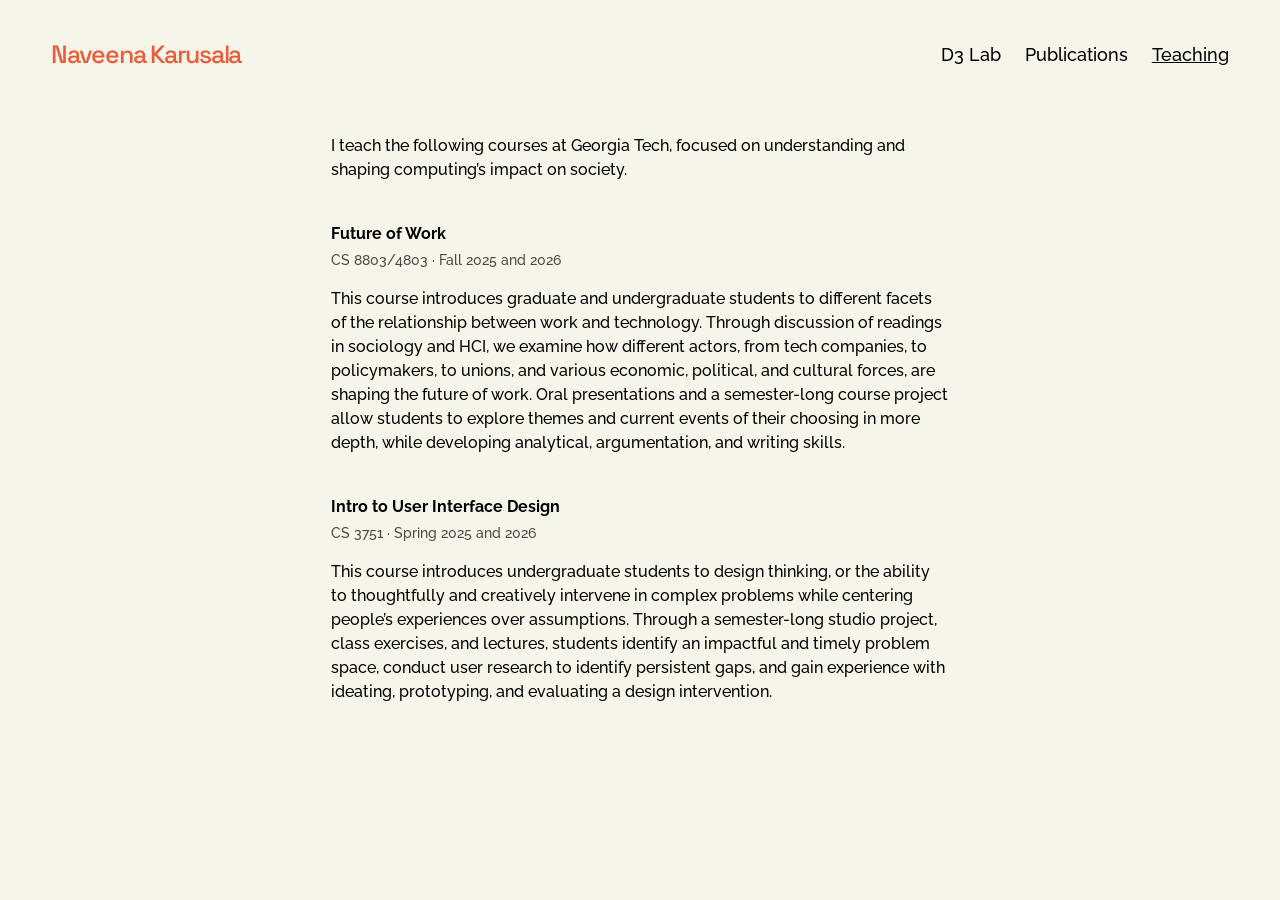
==== commit 94e88ecf: "Rebuild site as plain HTML/CSS without Squarespace Co-Authored-By: Claude Opus 5.5 <noreply@anthropi" ====
--- a/teaching/index.html
+++ b/teaching/index.html
@@ -1,1202 +1,38 @@
-<!DOCTYPE html>
-<!-- saved from url=(0046)https://grouse-calliope-9dwm.squarespace.com/# -->
-<html xmlns:og="http://opengraphprotocol.org/schema/" xmlns:fb="http://www.facebook.com/2008/fbml" lang="en-US" data-authenticated-account="" class="yui3-js-enabled js flexbox canvas canvastext webgl no-touch hashchange history draganddrop rgba hsla multiplebgs backgroundsize borderimage borderradius boxshadow textshadow opacity cssanimations csscolumns cssgradients cssreflections csstransforms no-csstransforms3d csstransitions video audio svg inlinesvg svgclippaths squarespace-page-in-trial sqs-feature-gate-refresh-enabled squarespace-damask browser-safari" sqs-emotion-frame-cache-identifier="1" style="--header-height: 76.2578125px; scroll-behavior: smooth;"><head><meta http-equiv="Content-Type" content="text/html; charset=UTF-8">
-    <meta http-equiv="X-UA-Compatible" content="IE=edge,chrome=1">
-    <meta name="viewport" content="width=device-width, initial-scale=1">
-    <!-- This is Squarespace. --><!-- grouse-calliope-9dwm -->
-<link charset="utf-8" rel="stylesheet" id="yui_3_17_2_1_1793482057095_391" href="../squarespace-clarkson-v2.css"><!---->
+<!doctype html>
+<html lang="en">
+<head>
+<meta charset="utf-8">
+<meta name="viewport" content="width=device-width, initial-scale=1">
+<title>Teaching — Naveena Karusala</title>
+<meta name="description" content="Courses taught by Naveena Karusala at Georgia Tech.">
+<link rel="preconnect" href="https://fonts.googleapis.com">
+<link rel="preconnect" href="https://fonts.gstatic.com" crossorigin>
+<link rel="stylesheet" href="https://fonts.googleapis.com/css2?family=Raleway:wght@500;700&family=Space+Grotesk:wght@500&display=swap">
+<link rel="stylesheet" href="/style.css">
+</head>
+<body>
+<header>
+  <h1><a href="/">Naveena Karusala</a></h1>
+  <nav>
+    <a href="/d3lab/">D3 Lab</a>
+    <a href="https://scholar.google.com/citations?user=S3yqENkAAAAJ&amp;hl=en">Publications</a>
+    <a href="/teaching/" aria-current="page">Teaching</a>
+  </nav>
+</header>
+<main class="teaching">
+  <p>I teach the following courses at Georgia Tech, focused on understanding and shaping computing’s impact on society.</p>
 
-<title>Teaching — Naveena Karusala</title>
-<meta http-equiv="Accept-CH" content="Sec-CH-UA-Platform-Version, Sec-CH-UA-Model"><link rel="icon" type="image/x-icon" href="https://assets.squarespace.com/universal/default-favicon.ico">
-<link rel="canonical" href="https://www.naveenak.org/">
-<meta property="og:site_name" content="Naveena Karusala">
-<meta property="og:title" content="Naveena Karusala">
-<meta property="og:url" content="https://www.naveenak.org">
-<meta property="og:type" content="website">
-<meta property="og:description" content="I am an Assistant Professor in Interactive Computing at Georgia Tech, where I direct the D3 Lab. My research focuses on human-centered AI and health/well-being in underserved communities.">
-<meta itemprop="name" content="Naveena Karusala">
-<meta itemprop="url" content="https://www.naveenak.org">
-<meta itemprop="description" content="I am an Assistant Professor in Interactive Computing at Georgia Tech, where I direct the D3 Lab. My research focuses on human-centered AI and health/well-being in underserved communities.">
-<meta name="twitter:title" content="Naveena Karusala">
-<meta name="twitter:url" content="https://www.naveenak.org">
-<meta name="twitter:card" content="summary">
-<meta name="twitter:description" content="I am an Assistant Professor in Interactive Computing at Georgia Tech, where I direct the D3 Lab. My research focuses on human-centered AI and health/well-being in underserved communities.">
-<meta name="description" content="I am an Assistant Professor in Interactive Computing at Georgia Tech, where I direct the D3 Lab. My research focuses on human-centered AI and health/well-being in underserved communities. ">
-<link rel="preconnect" href="https://images.squarespace-cdn.com/">
-<link rel="preconnect" href="https://file.squarespace-cdn.com/" crossorigin="">
-<style data-sqsp-font-ids="6a313a5b494e3c6626e6403d,6a313b95691a2d058d1a1eab">
-/* latin-ext */
-@font-face {
-  font-family: 'Raleway';
-  font-style: italic;
-  font-weight: 500;
-  font-display: swap;
-  src: url('https://file.squarespace-cdn.com/content/v2/namespaces/fonts/libraries/sqsp/assets/f8edcd7a-29db-4ba5-a5af-173d834faa9d/latin-ext.woff2') format('woff2');
-  unicode-range: U+0100-02BA, U+02BD-02C5, U+02C7-02CC, U+02CE-02D7, U+02DD-02FF, U+0304, U+0308, U+0329, U+1D00-1DBF, U+1E00-1E9F, U+1EF2-1EFF, U+2020, U+20A0-20AB, U+20AD-20C0, U+2113, U+2C60-2C7F, U+A720-A7FF;
-}
-/* cyrillic-ext */
-@font-face {
-  font-family: 'Raleway';
-  font-style: italic;
-  font-weight: 500;
-  font-display: swap;
-  src: url('https://file.squarespace-cdn.com/content/v2/namespaces/fonts/libraries/sqsp/assets/79efcf32-b55f-4104-ab68-2a6e4ae7afa2/cyrillic-ext.woff2') format('woff2');
-  unicode-range: U+0460-052F, U+1C80-1C8A, U+20B4, U+2DE0-2DFF, U+A640-A69F, U+FE2E-FE2F;
-}
-/* latin */
-@font-face {
-  font-family: 'Raleway';
-  font-style: italic;
-  font-weight: 500;
-  font-display: swap;
-  src: url('https://file.squarespace-cdn.com/content/v2/namespaces/fonts/libraries/sqsp/assets/ae889d93-3123-4d27-85df-cb74730af5eb/latin.woff2') format('woff2');
-  unicode-range: U+0000-00FF, U+0131, U+0152-0153, U+02BB-02BC, U+02C6, U+02DA, U+02DC, U+0304, U+0308, U+0329, U+2000-206F, U+20AC, U+2122, U+2191, U+2193, U+2212, U+2215, U+FEFF, U+FFFD;
-}
-/* vietnamese */
-@font-face {
-  font-family: 'Raleway';
-  font-style: italic;
-  font-weight: 500;
-  font-display: swap;
-  src: url('https://file.squarespace-cdn.com/content/v2/namespaces/fonts/libraries/sqsp/assets/0a66672e-38e9-4402-9caf-d5841e249fb0/vietnamese.woff2') format('woff2');
-  unicode-range: U+0102-0103, U+0110-0111, U+0128-0129, U+0168-0169, U+01A0-01A1, U+01AF-01B0, U+0300-0301, U+0303-0304, U+0308-0309, U+0323, U+0329, U+1EA0-1EF9, U+20AB;
-}
-/* cyrillic */
-@font-face {
-  font-family: 'Raleway';
-  font-style: italic;
-  font-weight: 500;
-  font-display: swap;
-  src: url('https://file.squarespace-cdn.com/content/v2/namespaces/fonts/libraries/sqsp/assets/90281271-1c36-43de-997b-6f3d1ff176c0/cyrillic.woff2') format('woff2');
-  unicode-range: U+0301, U+0400-045F, U+0490-0491, U+04B0-04B1, U+2116;
-}
-/* latin */
-@font-face {
-  font-family: 'Space Grotesk';
-  font-style: normal;
-  font-weight: 500;
-  font-display: swap;
-  src: url('https://file.squarespace-cdn.com/content/v2/namespaces/fonts/libraries/sqsp/assets/c2773552-2ac9-4b2a-a355-9c83e8fa1f9a/latin.woff2') format('woff2');
-  unicode-range: U+0000-00FF, U+0131, U+0152-0153, U+02BB-02BC, U+02C6, U+02DA, U+02DC, U+0304, U+0308, U+0329, U+2000-206F, U+20AC, U+2122, U+2191, U+2193, U+2212, U+2215, U+FEFF, U+FFFD;
-}
-/* latin-ext */
-@font-face {
-  font-family: 'Space Grotesk';
-  font-style: normal;
-  font-weight: 500;
-  font-display: swap;
-  src: url('https://file.squarespace-cdn.com/content/v2/namespaces/fonts/libraries/sqsp/assets/2ba97ae8-2e43-4225-af23-696d6e8e5c93/latin-ext.woff2') format('woff2');
-  unicode-range: U+0100-02BA, U+02BD-02C5, U+02C7-02CC, U+02CE-02D7, U+02DD-02FF, U+0304, U+0308, U+0329, U+1D00-1DBF, U+1E00-1E9F, U+1EF2-1EFF, U+2020, U+20A0-20AB, U+20AD-20C0, U+2113, U+2C60-2C7F, U+A720-A7FF;
-}
-/* vietnamese */
-@font-face {
-  font-family: 'Space Grotesk';
-  font-style: normal;
-  font-weight: 500;
-  font-display: swap;
-  src: url('https://file.squarespace-cdn.com/content/v2/namespaces/fonts/libraries/sqsp/assets/aa2e2aab-a158-4001-a69c-298ad7ad1644/vietnamese.woff2') format('woff2');
-  unicode-range: U+0102-0103, U+0110-0111, U+0128-0129, U+0168-0169, U+01A0-01A1, U+01AF-01B0, U+0300-0301, U+0303-0304, U+0308-0309, U+0323, U+0329, U+1EA0-1EF9, U+20AB;
-}
-/* latin-ext */
-@font-face {
-  font-family: 'Space Grotesk';
-  font-style: normal;
-  font-weight: 700;
-  font-display: swap;
-  src: url('https://file.squarespace-cdn.com/content/v2/namespaces/fonts/libraries/sqsp/assets/23e3082b-d762-4bb4-a03a-a15e96509aff/latin-ext.woff2') format('woff2');
-  unicode-range: U+0100-02BA, U+02BD-02C5, U+02C7-02CC, U+02CE-02D7, U+02DD-02FF, U+0304, U+0308, U+0329, U+1D00-1DBF, U+1E00-1E9F, U+1EF2-1EFF, U+2020, U+20A0-20AB, U+20AD-20C0, U+2113, U+2C60-2C7F, U+A720-A7FF;
-}
-/* latin */
-@font-face {
-  font-family: 'Space Grotesk';
-  font-style: normal;
-  font-weight: 700;
-  font-display: swap;
-  src: url('https://file.squarespace-cdn.com/content/v2/namespaces/fonts/libraries/sqsp/assets/6a06f0f4-199b-4d0c-a434-f2f4b5bffd5f/latin.woff2') format('woff2');
-  unicode-range: U+0000-00FF, U+0131, U+0152-0153, U+02BB-02BC, U+02C6, U+02DA, U+02DC, U+0304, U+0308, U+0329, U+2000-206F, U+20AC, U+2122, U+2191, U+2193, U+2212, U+2215, U+FEFF, U+FFFD;
-}
-/* vietnamese */
-@font-face {
-  font-family: 'Space Grotesk';
-  font-style: normal;
-  font-weight: 700;
-  font-display: swap;
-  src: url('https://file.squarespace-cdn.com/content/v2/namespaces/fonts/libraries/sqsp/assets/b700e5bd-dca2-4473-be2d-da21f9356557/vietnamese.woff2') format('woff2');
-  unicode-range: U+0102-0103, U+0110-0111, U+0128-0129, U+0168-0169, U+01A0-01A1, U+01AF-01B0, U+0300-0301, U+0303-0304, U+0308-0309, U+0323, U+0329, U+1EA0-1EF9, U+20AB;
-}
-/* cyrillic */
-@font-face {
-  font-family: 'Raleway';
-  font-style: normal;
-  font-weight: 400;
-  font-display: swap;
-  src: url('https://file.squarespace-cdn.com/content/v2/namespaces/fonts/libraries/sqsp/assets/1d7386f5-2d26-4adb-84b5-a63da6943723/cyrillic.woff2') format('woff2');
-  unicode-range: U+0301, U+0400-045F, U+0490-0491, U+04B0-04B1, U+2116;
-}
-/* cyrillic-ext */
-@font-face {
-  font-family: 'Raleway';
-  font-style: normal;
-  font-weight: 400;
-  font-display: swap;
-  src: url('https://file.squarespace-cdn.com/content/v2/namespaces/fonts/libraries/sqsp/assets/5ab5a365-52a1-480c-b3dd-caa384bb8d5f/cyrillic-ext.woff2') format('woff2');
-  unicode-range: U+0460-052F, U+1C80-1C8A, U+20B4, U+2DE0-2DFF, U+A640-A69F, U+FE2E-FE2F;
-}
-/* latin-ext */
-@font-face {
-  font-family: 'Raleway';
-  font-style: normal;
-  font-weight: 400;
-  font-display: swap;
-  src: url('https://file.squarespace-cdn.com/content/v2/namespaces/fonts/libraries/sqsp/assets/eb54dd9e-fe83-4cf0-a198-c616f6e95506/latin-ext.woff2') format('woff2');
-  unicode-range: U+0100-02BA, U+02BD-02C5, U+02C7-02CC, U+02CE-02D7, U+02DD-02FF, U+0304, U+0308, U+0329, U+1D00-1DBF, U+1E00-1E9F, U+1EF2-1EFF, U+2020, U+20A0-20AB, U+20AD-20C0, U+2113, U+2C60-2C7F, U+A720-A7FF;
-}
-/* vietnamese */
-@font-face {
-  font-family: 'Raleway';
-  font-style: normal;
-  font-weight: 400;
-  font-display: swap;
-  src: url('https://file.squarespace-cdn.com/content/v2/namespaces/fonts/libraries/sqsp/assets/91d38513-0a19-4299-b0e9-baf2ea522fd2/vietnamese.woff2') format('woff2');
-  unicode-range: U+0102-0103, U+0110-0111, U+0128-0129, U+0168-0169, U+01A0-01A1, U+01AF-01B0, U+0300-0301, U+0303-0304, U+0308-0309, U+0323, U+0329, U+1EA0-1EF9, U+20AB;
-}
-/* latin */
-@font-face {
-  font-family: 'Raleway';
-  font-style: normal;
-  font-weight: 400;
-  font-display: swap;
-  src: url('https://file.squarespace-cdn.com/content/v2/namespaces/fonts/libraries/sqsp/assets/b807d7f8-224f-47ef-848b-20b4a250fc31/latin.woff2') format('woff2');
-  unicode-range: U+0000-00FF, U+0131, U+0152-0153, U+02BB-02BC, U+02C6, U+02DA, U+02DC, U+0304, U+0308, U+0329, U+2000-206F, U+20AC, U+2122, U+2191, U+2193, U+2212, U+2215, U+FEFF, U+FFFD;
-}
-/* cyrillic-ext */
-@font-face {
-  font-family: 'Raleway';
-  font-style: normal;
-  font-weight: 700;
-  font-display: swap;
-  src: url('https://file.squarespace-cdn.com/content/v2/namespaces/fonts/libraries/sqsp/assets/5a4c2007-9293-4c1b-9242-54995d8237d6/cyrillic-ext.woff2') format('woff2');
-  unicode-range: U+0460-052F, U+1C80-1C8A, U+20B4, U+2DE0-2DFF, U+A640-A69F, U+FE2E-FE2F;
-}
-/* vietnamese */
-@font-face {
-  font-family: 'Raleway';
-  font-style: normal;
-  font-weight: 700;
-  font-display: swap;
-  src: url('https://file.squarespace-cdn.com/content/v2/namespaces/fonts/libraries/sqsp/assets/4150aa14-7535-484e-b165-4a8ad3a846e8/vietnamese.woff2') format('woff2');
-  unicode-range: U+0102-0103, U+0110-0111, U+0128-0129, U+0168-0169, U+01A0-01A1, U+01AF-01B0, U+0300-0301, U+0303-0304, U+0308-0309, U+0323, U+0329, U+1EA0-1EF9, U+20AB;
-}
-/* latin-ext */
-@font-face {
-  font-family: 'Raleway';
-  font-style: normal;
-  font-weight: 700;
-  font-display: swap;
-  src: url('https://file.squarespace-cdn.com/content/v2/namespaces/fonts/libraries/sqsp/assets/684e35d8-94a5-441f-909f-d80714b7f094/latin-ext.woff2') format('woff2');
-  unicode-range: U+0100-02BA, U+02BD-02C5, U+02C7-02CC, U+02CE-02D7, U+02DD-02FF, U+0304, U+0308, U+0329, U+1D00-1DBF, U+1E00-1E9F, U+1EF2-1EFF, U+2020, U+20A0-20AB, U+20AD-20C0, U+2113, U+2C60-2C7F, U+A720-A7FF;
-}
-/* cyrillic */
-@font-face {
-  font-family: 'Raleway';
-  font-style: normal;
-  font-weight: 700;
-  font-display: swap;
-  src: url('https://file.squarespace-cdn.com/content/v2/namespaces/fonts/libraries/sqsp/assets/452bcdaa-96ac-4509-8262-731f7f01dd3a/cyrillic.woff2') format('woff2');
-  unicode-range: U+0301, U+0400-045F, U+0490-0491, U+04B0-04B1, U+2116;
-}
-/* latin */
-@font-face {
-  font-family: 'Raleway';
-  font-style: normal;
-  font-weight: 700;
-  font-display: swap;
-  src: url('https://file.squarespace-cdn.com/content/v2/namespaces/fonts/libraries/sqsp/assets/1357011a-5d8a-4a06-a042-22a71cebeea9/latin.woff2') format('woff2');
-  unicode-range: U+0000-00FF, U+0131, U+0152-0153, U+02BB-02BC, U+02C6, U+02DA, U+02DC, U+0304, U+0308, U+0329, U+2000-206F, U+20AC, U+2122, U+2191, U+2193, U+2212, U+2215, U+FEFF, U+FFFD;
-}
-/* cyrillic */
-@font-face {
-  font-family: 'Raleway';
-  font-style: italic;
-  font-weight: 700;
-  font-display: swap;
-  src: url('https://file.squarespace-cdn.com/content/v2/namespaces/fonts/libraries/sqsp/assets/64e8b843-ecf3-4221-8a74-e23c4ce02b18/cyrillic.woff2') format('woff2');
-  unicode-range: U+0301, U+0400-045F, U+0490-0491, U+04B0-04B1, U+2116;
-}
-/* latin */
-@font-face {
-  font-family: 'Raleway';
-  font-style: italic;
-  font-weight: 700;
-  font-display: swap;
-  src: url('https://file.squarespace-cdn.com/content/v2/namespaces/fonts/libraries/sqsp/assets/0dbb5497-f728-476b-9f82-cc6c9a9c48c5/latin.woff2') format('woff2');
-  unicode-range: U+0000-00FF, U+0131, U+0152-0153, U+02BB-02BC, U+02C6, U+02DA, U+02DC, U+0304, U+0308, U+0329, U+2000-206F, U+20AC, U+2122, U+2191, U+2193, U+2212, U+2215, U+FEFF, U+FFFD;
-}
-/* vietnamese */
-@font-face {
-  font-family: 'Raleway';
-  font-style: italic;
-  font-weight: 700;
-  font-display: swap;
-  src: url('https://file.squarespace-cdn.com/content/v2/namespaces/fonts/libraries/sqsp/assets/bd07811b-2d45-455a-99ae-b5c3ed248842/vietnamese.woff2') format('woff2');
-  unicode-range: U+0102-0103, U+0110-0111, U+0128-0129, U+0168-0169, U+01A0-01A1, U+01AF-01B0, U+0300-0301, U+0303-0304, U+0308-0309, U+0323, U+0329, U+1EA0-1EF9, U+20AB;
-}
-/* latin-ext */
-@font-face {
-  font-family: 'Raleway';
-  font-style: italic;
-  font-weight: 700;
-  font-display: swap;
-  src: url('https://file.squarespace-cdn.com/content/v2/namespaces/fonts/libraries/sqsp/assets/b2f14a8f-0542-441f-b76e-4edc7c23c988/latin-ext.woff2') format('woff2');
-  unicode-range: U+0100-02BA, U+02BD-02C5, U+02C7-02CC, U+02CE-02D7, U+02DD-02FF, U+0304, U+0308, U+0329, U+1D00-1DBF, U+1E00-1E9F, U+1EF2-1EFF, U+2020, U+20A0-20AB, U+20AD-20C0, U+2113, U+2C60-2C7F, U+A720-A7FF;
-}
-/* cyrillic-ext */
-@font-face {
-  font-family: 'Raleway';
-  font-style: italic;
-  font-weight: 700;
-  font-display: swap;
-  src: url('https://file.squarespace-cdn.com/content/v2/namespaces/fonts/libraries/sqsp/assets/391de4d6-c7a5-403b-9a88-4b244457331d/cyrillic-ext.woff2') format('woff2');
-  unicode-range: U+0460-052F, U+1C80-1C8A, U+20B4, U+2DE0-2DFF, U+A640-A69F, U+FE2E-FE2F;
-}
-/* cyrillic */
-@font-face {
-  font-family: 'Raleway';
-  font-style: normal;
-  font-weight: 500;
-  font-display: swap;
-  src: url('https://file.squarespace-cdn.com/content/v2/namespaces/fonts/libraries/sqsp/assets/c2c29d37-7d9e-4f35-aa70-838218ef3c37/cyrillic.woff2') format('woff2');
-  unicode-range: U+0301, U+0400-045F, U+0490-0491, U+04B0-04B1, U+2116;
-}
-/* latin */
-@font-face {
-  font-family: 'Raleway';
-  font-style: normal;
-  font-weight: 500;
-  font-display: swap;
-  src: url('https://file.squarespace-cdn.com/content/v2/namespaces/fonts/libraries/sqsp/assets/a37513d2-2166-4c5f-b443-dba11a4468ed/latin.woff2') format('woff2');
-  unicode-range: U+0000-00FF, U+0131, U+0152-0153, U+02BB-02BC, U+02C6, U+02DA, U+02DC, U+0304, U+0308, U+0329, U+2000-206F, U+20AC, U+2122, U+2191, U+2193, U+2212, U+2215, U+FEFF, U+FFFD;
-}
-/* latin-ext */
-@font-face {
-  font-family: 'Raleway';
-  font-style: normal;
-  font-weight: 500;
-  font-display: swap;
-  src: url('https://file.squarespace-cdn.com/content/v2/namespaces/fonts/libraries/sqsp/assets/20c2dccf-50fd-41d5-b4a7-e5da83a261b2/latin-ext.woff2') format('woff2');
-  unicode-range: U+0100-02BA, U+02BD-02C5, U+02C7-02CC, U+02CE-02D7, U+02DD-02FF, U+0304, U+0308, U+0329, U+1D00-1DBF, U+1E00-1E9F, U+1EF2-1EFF, U+2020, U+20A0-20AB, U+20AD-20C0, U+2113, U+2C60-2C7F, U+A720-A7FF;
-}
-/* vietnamese */
-@font-face {
-  font-family: 'Raleway';
-  font-style: normal;
-  font-weight: 500;
-  font-display: swap;
-  src: url('https://file.squarespace-cdn.com/content/v2/namespaces/fonts/libraries/sqsp/assets/5153267f-334d-4072-beb9-23bfbc8eea51/vietnamese.woff2') format('woff2');
-  unicode-range: U+0102-0103, U+0110-0111, U+0128-0129, U+0168-0169, U+01A0-01A1, U+01AF-01B0, U+0300-0301, U+0303-0304, U+0308-0309, U+0323, U+0329, U+1EA0-1EF9, U+20AB;
-}
-/* cyrillic-ext */
-@font-face {
-  font-family: 'Raleway';
-  font-style: normal;
-  font-weight: 500;
-  font-display: swap;
-  src: url('https://file.squarespace-cdn.com/content/v2/namespaces/fonts/libraries/sqsp/assets/aa905bf1-d0bf-4d60-a309-41a6003f5c35/cyrillic-ext.woff2') format('woff2');
-  unicode-range: U+0460-052F, U+1C80-1C8A, U+20B4, U+2DE0-2DFF, U+A640-A69F, U+FE2E-FE2F;
-}
-</style>
+  <div class="course">
+    <p>Future of Work</p>
+    <p class="small">CS 8803/4803 · Fall 2025 and 2026</p>
+    <p>This course introduces graduate and undergraduate students to different facets of the relationship between work and technology. Through discussion of readings in sociology and HCI, we examine how different actors, from tech companies, to policymakers, to unions, and various economic, political, and cultural forces, are shaping the future of work. Oral presentations and a semester-long course project allow students to explore themes and current events of their choosing in more depth, while developing analytical, argumentation, and writing skills.</p>
+  </div>
 
-
-
-
-
-
-
-
-
-<link rel="stylesheet" type="text/css" href="../user-account-core-9cbd2880ca9179c5-min.en-US.css"><link rel="stylesheet" type="text/css" href="../website.components.html.styles.css"><link rel="stylesheet" type="text/css" href="../website.components.imageFluid.styles.css"><link rel="stylesheet" type="text/css" href="../site.css"><link rel="stylesheet" type="text/css" href="../static.css">
-<!-- End of Squarespace Headers -->
-  <link rel="stylesheet" href="../management-15adcbc63ebd36b5-min.en-US.css" type="text/css"><link rel="stylesheet" type="text/css" href="../5b8f4cabb3fb1481-min.en-US.css"><link rel="stylesheet" type="text/css" href="../d92bd0f161fc0505-min.en-US.css"><link rel="stylesheet" href="../website-overlays-manager-3899990553876185-min.en-US.css" type="text/css"><link rel="stylesheet" href="../popup-overlay-f39ec8cdc95ccd84-min.en-US.css" type="text/css"><style id="inert-style">
-[inert] {
-  pointer-events: none;
-  cursor: default;
-}
-
-[inert], [inert] * {
-  -webkit-user-select: none;
-  -moz-user-select: none;
-  -ms-user-select: none;
-  user-select: none;
-}
-</style><style>/* match homepage paragraph size */main p:not([class]),main p.course-title{font-size:16px}main p.course-meta{font-size:14px}</style>
-</head>
-
-  <body id="collection-6ae53515211cb12ff693ab47" class="primary-button-style-solid primary-button-shape-pill secondary-button-style-outline secondary-button-shape-pill tertiary-button-style-outline tertiary-button-shape-underline form-field-style-outline form-field-shape-pill form-field-border-all form-field-hover-focus-outline form-field-checkbox-type-icon form-field-checkbox-fill-outline form-field-checkbox-color-inverted form-field-checkbox-shape-rounded form-field-checkbox-layout-fit form-field-radio-type-icon form-field-radio-fill-outline form-field-radio-color-inverted form-field-radio-shape-rounded form-field-radio-layout-fit form-field-survey-fill-outline form-field-survey-color-inverted form-field-survey-shape-rounded form-submit-button-style-label tweak-global-animations-animation-type-none tweak-global-animations-animation-curve-ease image-block-poster-text-alignment-left image-block-card-content-position-center image-block-card-text-alignment-left image-block-overlap-content-position-center image-block-overlap-text-alignment-left image-block-collage-content-position-center image-block-collage-text-alignment-left image-block-stack-text-alignment-left tweak-blog-alternating-side-by-side-width-full tweak-blog-alternating-side-by-side-image-aspect-ratio-11-square tweak-blog-alternating-side-by-side-text-alignment-left tweak-blog-alternating-side-by-side-read-more-style-show tweak-blog-alternating-side-by-side-image-text-alignment-middle tweak-blog-alternating-side-by-side-delimiter-bullet tweak-blog-alternating-side-by-side-meta-position-top tweak-blog-alternating-side-by-side-primary-meta-categories tweak-blog-alternating-side-by-side-secondary-meta-date tweak-blog-alternating-side-by-side-excerpt-show form-use-theme-colors tweak-global-animations-complexity-level-detailed tweak-global-animations-animation-style-fade tweak-blog-masonry-width-full tweak-blog-masonry-text-alignment-left tweak-blog-masonry-primary-meta-categories tweak-blog-masonry-secondary-meta-date tweak-blog-masonry-meta-position-top tweak-blog-masonry-read-more-style-show tweak-blog-masonry-delimiter-space tweak-blog-masonry-image-placement-above tweak-blog-masonry-excerpt-show tweak-portfolio-grid-overlay-width-full tweak-portfolio-grid-overlay-height-large tweak-portfolio-grid-overlay-image-aspect-ratio-11-square tweak-portfolio-grid-overlay-text-placement-center tweak-portfolio-grid-overlay-show-text-after-hover tweak-blog-single-column-width-full tweak-blog-single-column-text-alignment-left tweak-blog-single-column-image-placement-above tweak-blog-single-column-delimiter-bullet tweak-blog-single-column-read-more-style-show tweak-blog-single-column-primary-meta-categories tweak-blog-single-column-secondary-meta-date tweak-blog-single-column-meta-position-top tweak-blog-single-column-content-full-post header-width-full tweak-transparent-header tweak-fixed-header-style-basic tweak-blog-item-width-medium tweak-blog-item-text-alignment-left tweak-blog-item-meta-position-above-title tweak-blog-item-show-categories tweak-blog-item-show-date tweak-blog-item-delimiter-bullet tweak-blog-side-by-side-width-full tweak-blog-side-by-side-image-placement-left tweak-blog-side-by-side-image-aspect-ratio-11-square tweak-blog-side-by-side-primary-meta-categories tweak-blog-side-by-side-secondary-meta-date tweak-blog-side-by-side-meta-position-top tweak-blog-side-by-side-text-alignment-left tweak-blog-side-by-side-image-text-alignment-middle tweak-blog-side-by-side-read-more-style-show tweak-blog-side-by-side-delimiter-bullet tweak-blog-side-by-side-excerpt-show tweak-events-stacked-width-full tweak-events-stacked-height-large tweak-events-stacked-show-thumbnails tweak-events-stacked-thumbnail-size-32-standard tweak-events-stacked-date-style-with-text tweak-events-stacked-show-time tweak-events-stacked-show-location tweak-events-stacked-show-excerpt tweak-blog-basic-grid-width-inset tweak-blog-basic-grid-image-aspect-ratio-32-standard tweak-blog-basic-grid-text-alignment-center tweak-blog-basic-grid-delimiter-bullet tweak-blog-basic-grid-image-placement-above tweak-blog-basic-grid-read-more-style-show tweak-blog-basic-grid-primary-meta-categories tweak-blog-basic-grid-secondary-meta-date tweak-blog-basic-grid-excerpt-show tweak-portfolio-grid-basic-width-full tweak-portfolio-grid-basic-height-large tweak-portfolio-grid-basic-image-aspect-ratio-11-square tweak-portfolio-grid-basic-text-alignment-left tweak-portfolio-grid-basic-hover-effect-fade header-overlay-alignment-center tweak-portfolio-index-background-link-format-stacked tweak-portfolio-index-background-width-full tweak-portfolio-index-background-height-large tweak-portfolio-index-background-vertical-alignment-middle tweak-portfolio-index-background-horizontal-alignment-center tweak-portfolio-index-background-delimiter-none tweak-portfolio-index-background-animation-type-fade tweak-portfolio-index-background-animation-duration-medium tweak-portfolio-hover-follow-layout-inline tweak-portfolio-hover-follow-delimiter-bullet tweak-portfolio-hover-follow-animation-type-fade tweak-portfolio-hover-follow-animation-duration-fast tweak-portfolio-hover-static-layout-inline tweak-portfolio-hover-static-front tweak-portfolio-hover-static-delimiter-hyphen tweak-portfolio-hover-static-animation-type-fade tweak-portfolio-hover-static-animation-duration-fast hide-opentable-icons opentable-style-dark tweak-product-quick-view-button-style-floating tweak-product-quick-view-button-position-bottom tweak-product-quick-view-lightbox-excerpt-display-truncate tweak-product-quick-view-lightbox-show-arrows tweak-product-quick-view-lightbox-show-close-button tweak-product-quick-view-lightbox-controls-weight-light native-currency-code-usd collection-type-page collection-layout-default collection-6ae53515211cb12ff693ab47 homepage mobile-style-available sqs-seven-one seven-one-global-animations sqs-edit-mode sqs-device-view-desktop sqs-jacquard sqs-jacquard-outline-beta" tabindex="-1" data-animation-state="booted">
-    <div id="siteWrapper" class="clearfix site-wrapper">
-      
-        <div id="floatingCart" class="floating-cart hidden">
-          <a href="https://grouse-calliope-9dwm.squarespace.com/cart" class="icon icon--stroke icon--fill icon--cart sqs-custom-cart">
-            <span class="Cart-inner">
-              
-
-
-
-  <svg class="icon icon--cart" width="144" height="125" viewBox="0 0 144 125">
-<path d="M4.69551 0.000432948C2.10179 0.000432948 0 2.09856 0 4.68769C0 7.27686 2.10183 9.37496 4.69551 9.37496H23.43C31.2022 28.5892 38.8567 47.8378 46.5654 67.089L39.4737 84.129C38.8799 85.5493 39.0464 87.2634 39.905 88.5418C40.7622 89.8216 42.2856 90.6283 43.8271 90.6232H122.088C124.568 90.658 126.85 88.4129 126.85 85.9359C126.85 83.4589 124.569 81.214 122.088 81.2487H50.8702L54.9305 71.5802L130.306 65.5745C132.279 65.4199 134.064 63.8849 134.512 61.9608L143.903 21.337C144.518 18.6009 142.114 15.6147 139.306 15.624H36.0522L30.9654 2.92939C30.2682 1.21146 28.4698 0 26.612 0L4.69551 0.000432948ZM39.8152 24.9999H133.385L126.097 56.5426L54.7339 62.2067L39.8152 24.9999ZM59.4777 93.75C50.8885 93.75 43.8252 100.801 43.8252 109.375C43.8252 117.949 50.8885 125 59.4777 125C68.0669 125 75.1301 117.949 75.1301 109.375C75.1301 100.801 68.0669 93.75 59.4777 93.75ZM106.433 93.75C97.8436 93.75 90.7803 100.801 90.7803 109.375C90.7803 117.949 97.8436 125 106.433 125C115.022 125 122.085 117.949 122.085 109.375C122.085 100.801 115.022 93.75 106.433 93.75ZM59.4777 103.125C62.9906 103.125 65.7378 105.867 65.7378 109.374C65.7378 112.88 62.9905 115.623 59.4777 115.623C55.9647 115.623 53.2175 112.88 53.2175 109.374C53.2175 105.867 55.9649 103.125 59.4777 103.125ZM106.433 103.125C109.946 103.125 112.693 105.867 112.693 109.374C112.693 112.88 109.946 115.623 106.433 115.623C102.92 115.623 100.173 112.88 100.173 109.374C100.173 105.867 102.92 103.125 106.433 103.125Z"></path>
-</svg>
-
-
-              <div class="legacy-cart icon-cart-quantity">
-                <span class="sqs-cart-quantity">0</span>
-              </div>
-            </span>
-          </a>
-        </div>
-      
-
-      
-
-
-
-
-
-
-
-
-
-
-
-
-  <header data-test="header" id="header" class="header theme-col--primary sqs-frontend-overlay-editor-widget-host header-improvement" data-section-theme="" data-controller="Header" data-current-styles="{
-                                                                                                    &quot;layout&quot;: &quot;navRight&quot;,
-                                                                                                    &quot;action&quot;: {
-                                                                                                      &quot;href&quot;: &quot;/appointments&quot;,
-                                                                                                      &quot;buttonText&quot;: &quot;Book now&quot;,
-                                                                                                      &quot;newWindow&quot;: false
-                                                                                                    },
-                                                                                                    &quot;showSocial&quot;: false,
-                                                                                                    &quot;socialOptions&quot;: {
-                                                                                                      &quot;socialBorderShape&quot;: &quot;none&quot;,
-                                                                                                      &quot;socialBorderStyle&quot;: &quot;outline&quot;,
-                                                                                                      &quot;socialBorderThickness&quot;: {
-                                                                                                        &quot;unit&quot;: &quot;px&quot;,
-                                                                                                        &quot;value&quot;: 1.0
-                                                                                                      }
-                                                                                                    },
-                                                                                                    &quot;menuOverlayAnimation&quot;: &quot;fade&quot;,
-                                                                                                    &quot;cartStyle&quot;: &quot;text&quot;,
-                                                                                                    &quot;cartText&quot;: &quot;Cart&quot;,
-                                                                                                    &quot;showEmptyCartState&quot;: false,
-                                                                                                    &quot;cartOptions&quot;: {
-                                                                                                      &quot;iconType&quot;: &quot;stroke-9&quot;,
-                                                                                                      &quot;cartBorderShape&quot;: &quot;none&quot;,
-                                                                                                      &quot;cartBorderStyle&quot;: &quot;outline&quot;,
-                                                                                                      &quot;cartBorderThickness&quot;: {
-                                                                                                        &quot;unit&quot;: &quot;px&quot;,
-                                                                                                        &quot;value&quot;: 1.0
-                                                                                                      }
-                                                                                                    },
-                                                                                                    &quot;showButton&quot;: false,
-                                                                                                    &quot;showCart&quot;: false,
-                                                                                                    &quot;showAccountLogin&quot;: false,
-                                                                                                    &quot;headerStyle&quot;: &quot;dynamic&quot;,
-                                                                                                    &quot;languagePicker&quot;: {
-                                                                                                      &quot;enabled&quot;: false,
-                                                                                                      &quot;iconEnabled&quot;: false,
-                                                                                                      &quot;iconType&quot;: &quot;globe&quot;,
-                                                                                                      &quot;flagShape&quot;: &quot;shiny&quot;,
-                                                                                                      &quot;languageFlags&quot;: [ ]
-                                                                                                    },
-                                                                                                    &quot;iconOptions&quot;: {
-                                                                                                      &quot;desktopDropdownIconOptions&quot;: {
-                                                                                                        &quot;size&quot;: {
-                                                                                                          &quot;unit&quot;: &quot;em&quot;,
-                                                                                                          &quot;value&quot;: 1.0
-                                                                                                        },
-                                                                                                        &quot;iconSpacing&quot;: {
-                                                                                                          &quot;unit&quot;: &quot;em&quot;,
-                                                                                                          &quot;value&quot;: 0.35
-                                                                                                        },
-                                                                                                        &quot;strokeWidth&quot;: {
-                                                                                                          &quot;unit&quot;: &quot;px&quot;,
-                                                                                                          &quot;value&quot;: 1.0
-                                                                                                        },
-                                                                                                        &quot;endcapType&quot;: &quot;square&quot;,
-                                                                                                        &quot;folderDropdownIcon&quot;: &quot;none&quot;,
-                                                                                                        &quot;languagePickerIcon&quot;: &quot;openArrowHead&quot;
-                                                                                                      },
-                                                                                                      &quot;mobileDropdownIconOptions&quot;: {
-                                                                                                        &quot;size&quot;: {
-                                                                                                          &quot;unit&quot;: &quot;em&quot;,
-                                                                                                          &quot;value&quot;: 1.0
-                                                                                                        },
-                                                                                                        &quot;iconSpacing&quot;: {
-                                                                                                          &quot;unit&quot;: &quot;em&quot;,
-                                                                                                          &quot;value&quot;: 0.15
-                                                                                                        },
-                                                                                                        &quot;strokeWidth&quot;: {
-                                                                                                          &quot;unit&quot;: &quot;px&quot;,
-                                                                                                          &quot;value&quot;: 0.5
-                                                                                                        },
-                                                                                                        &quot;endcapType&quot;: &quot;square&quot;,
-                                                                                                        &quot;folderDropdownIcon&quot;: &quot;openArrowHead&quot;,
-                                                                                                        &quot;languagePickerIcon&quot;: &quot;openArrowHead&quot;
-                                                                                                      }
-                                                                                                    },
-                                                                                                    &quot;mobileOptions&quot;: {
-                                                                                                      &quot;layout&quot;: &quot;logoLeftNavRight&quot;,
-                                                                                                      &quot;menuIconOptions&quot;: {
-                                                                                                        &quot;style&quot;: &quot;doubleLineHamburger&quot;,
-                                                                                                        &quot;thickness&quot;: {
-                                                                                                          &quot;unit&quot;: &quot;px&quot;,
-                                                                                                          &quot;value&quot;: 1.0
-                                                                                                        }
-                                                                                                      }
-                                                                                                    },
-                                                                                                    &quot;solidOptions&quot;: {
-                                                                                                      &quot;headerOpacity&quot;: {
-                                                                                                        &quot;unit&quot;: &quot;%&quot;,
-                                                                                                        &quot;value&quot;: 100.0
-                                                                                                      },
-                                                                                                      &quot;blurBackground&quot;: {
-                                                                                                        &quot;enabled&quot;: false,
-                                                                                                        &quot;blurRadius&quot;: {
-                                                                                                          &quot;unit&quot;: &quot;px&quot;,
-                                                                                                          &quot;value&quot;: 12.0
-                                                                                                        }
-                                                                                                      }
-                                                                                                    },
-                                                                                                    &quot;gradientOptions&quot;: {
-                                                                                                      &quot;gradientType&quot;: &quot;faded&quot;,
-                                                                                                      &quot;headerOpacity&quot;: {
-                                                                                                        &quot;unit&quot;: &quot;%&quot;,
-                                                                                                        &quot;value&quot;: 90.0
-                                                                                                      },
-                                                                                                      &quot;blurBackground&quot;: {
-                                                                                                        &quot;enabled&quot;: false,
-                                                                                                        &quot;blurRadius&quot;: {
-                                                                                                          &quot;unit&quot;: &quot;px&quot;,
-                                                                                                          &quot;value&quot;: 12.0
-                                                                                                        }
-                                                                                                      }
-                                                                                                    },
-                                                                                                    &quot;dropShadowOptions&quot;: {
-                                                                                                      &quot;enabled&quot;: false,
-                                                                                                      &quot;blur&quot;: {
-                                                                                                        &quot;unit&quot;: &quot;px&quot;,
-                                                                                                        &quot;value&quot;: 12.0
-                                                                                                      },
-                                                                                                      &quot;spread&quot;: {
-                                                                                                        &quot;unit&quot;: &quot;px&quot;,
-                                                                                                        &quot;value&quot;: 0.0
-                                                                                                      },
-                                                                                                      &quot;distance&quot;: {
-                                                                                                        &quot;unit&quot;: &quot;px&quot;,
-                                                                                                        &quot;value&quot;: 12.0
-                                                                                                      }
-                                                                                                    },
-                                                                                                    &quot;borderOptions&quot;: {
-                                                                                                      &quot;enabled&quot;: false,
-                                                                                                      &quot;position&quot;: &quot;allSides&quot;,
-                                                                                                      &quot;thickness&quot;: {
-                                                                                                        &quot;unit&quot;: &quot;px&quot;,
-                                                                                                        &quot;value&quot;: 4.0
-                                                                                                      }
-                                                                                                    },
-                                                                                                    &quot;showPromotedElement&quot;: false,
-                                                                                                    &quot;buttonVariant&quot;: &quot;primary&quot;,
-                                                                                                    &quot;blurBackground&quot;: {
-                                                                                                      &quot;enabled&quot;: false,
-                                                                                                      &quot;blurRadius&quot;: {
-                                                                                                        &quot;unit&quot;: &quot;px&quot;,
-                                                                                                        &quot;value&quot;: 12.0
-                                                                                                      }
-                                                                                                    },
-                                                                                                    &quot;headerOpacity&quot;: {
-                                                                                                      &quot;unit&quot;: &quot;%&quot;,
-                                                                                                      &quot;value&quot;: 100.0
-                                                                                                    }
-                                                                                                  }" data-section-id="header" data-header-style="dynamic" data-language-picker="{
-                                                                                                    &quot;enabled&quot;: false,
-                                                                                                    &quot;iconEnabled&quot;: false,
-                                                                                                    &quot;iconType&quot;: &quot;globe&quot;,
-                                                                                                    &quot;flagShape&quot;: &quot;shiny&quot;,
-                                                                                                    &quot;languageFlags&quot;: [ ]
-                                                                                                  }" data-first-focusable-element="" tabindex="-1" style="
-      
-      
-      
-      
-      
-      
-    " data-controllers-bound="Header" data-edit-button-text="Edit Header" data-guidance-engine="guidance-engine-header"><div class="header-edit-button-container" style="display: block;"><div class="header-edit-button-wrapper section-toolbar-button-wrapper"><button class="edit-tool-button css-ov3eps" data-guidance-engine="guidance-engine-edit-header"><div class="css-cxxtzj"><svg fill="currentColor" height="22" viewBox="0 0 22 22" width="22" xmlns="http://www.w3.org/2000/svg" class="edit-tool-button-icon css-y880pu"><path clip-rule="evenodd" d="M20.5 6.5 7 20H2v-5L15.5 1.5zm-7.823.651L4 15.828V18h2.172l8.677-8.677zm3.586.758L17.672 6.5 15.5 4.328l-1.409 1.41z" fill-rule="evenodd"></path></svg><span class="fs-unmask">Edit Site Header</span></div></button></div></div>
-    <svg style="display:none" viewBox="0 0 22 22" xmlns="http://www.w3.org/2000/svg">
-  <symbol id="circle">
-    <path d="M11.5 17C14.5376 17 17 14.5376 17 11.5C17 8.46243 14.5376 6 11.5 6C8.46243 6 6 8.46243 6 11.5C6 14.5376 8.46243 17 11.5 17Z" fill="none"></path>
-  </symbol>
-
-  <symbol id="circleFilled">
-    <path d="M11.5 17C14.5376 17 17 14.5376 17 11.5C17 8.46243 14.5376 6 11.5 6C8.46243 6 6 8.46243 6 11.5C6 14.5376 8.46243 17 11.5 17Z"></path>
-  </symbol>
-
-  <symbol id="dash">
-    <path d="M11 11H19H3"></path>
-  </symbol>
-
-  <symbol id="squareFilled">
-    <rect x="6" y="6" width="11" height="11"></rect>
-  </symbol>
-
-  <symbol id="square">
-    <rect x="7" y="7" width="9" height="9" fill="none" stroke="inherit"></rect>
-  </symbol>
-  
-  <symbol id="plus">
-    <path d="M11 3V19"></path>
-    <path d="M19 11L3 11"></path>
-  </symbol>
-  
-  <symbol id="closedArrow">
-    <path d="M11 11V2M11 18.1797L17 11.1477L5 11.1477L11 18.1797Z" fill="none"></path>
-  </symbol>
-  
-  <symbol id="closedArrowFilled">
-    <path d="M11 11L11 2" stroke="inherit" fill="none"></path>
-    <path fill-rule="evenodd" clip-rule="evenodd" d="M2.74695 9.38428L19.038 9.38428L10.8925 19.0846L2.74695 9.38428Z" stroke-width="1"></path>
-  </symbol>
-  
-  <symbol id="closedArrowHead" viewBox="0 0 22 22" xmlns="http://www.w3.org/2000/symbol">
-    <path d="M18 7L11 15L4 7L18 7Z" fill="none" stroke="inherit"></path>
-  </symbol>
-  
-  
-  <symbol id="closedArrowHeadFilled" viewBox="0 0 22 22" xmlns="http://www.w3.org/2000/symbol">
-    <path d="M18.875 6.5L11 15.5L3.125 6.5L18.875 6.5Z"></path>
-  </symbol>
-  
-  <symbol id="openArrow">
-    <path d="M11 18.3591L11 3" stroke="inherit" fill="none"></path>
-    <path d="M18 11.5L11 18.5L4 11.5" stroke="inherit" fill="none"></path>
-  </symbol>
-  
-  <symbol id="openArrowHead">
-    <path d="M18 7L11 14L4 7" fill="none"></path>
-  </symbol>
-
-  <symbol id="pinchedArrow">
-    <path d="M11 17.3591L11 2" fill="none"></path>
-    <path d="M2 11C5.85455 12.2308 8.81818 14.9038 11 18C13.1818 14.8269 16.1455 12.1538 20 11" fill="none"></path>
-  </symbol>
-
-  <symbol id="pinchedArrowFilled">
-    <path d="M11.05 10.4894C7.04096 8.73759 1.05005 8 1.05005 8C6.20459 11.3191 9.41368 14.1773 11.05 21C12.6864 14.0851 15.8955 11.227 21.05 8C21.05 8 15.0591 8.73759 11.05 10.4894Z" stroke-width="1"></path>
-    <path d="M11 11L11 1" fill="none"></path>
-  </symbol>
-
-  <symbol id="pinchedArrowHead">
-    <path d="M2 7.24091C5.85455 8.40454 8.81818 10.9318 11 13.8591C13.1818 10.8591 16.1455 8.33181 20 7.24091" fill="none"></path>
-  </symbol>
-  
-  <symbol id="pinchedArrowHeadFilled">
-    <path d="M11.05 7.1591C7.04096 5.60456 1.05005 4.95001 1.05005 4.95001C6.20459 7.89547 9.41368 10.4318 11.05 16.4864C12.6864 10.35 15.8955 7.81365 21.05 4.95001C21.05 4.95001 15.0591 5.60456 11.05 7.1591Z"></path>
-  </symbol>
-
-</svg>
-    
-<div class="sqs-announcement-bar-dropzone"></div>
-
-    <div class="header-announcement-bar-wrapper">
-      
-      <a href="#page" class="header-skip-link sqs-button-element--primary">
-        Skip to Content
-      </a>
-      
-
-
-<style>
-    @supports (-webkit-backdrop-filter: none) or (backdrop-filter: none) {
-        .header-blur-background {
-            
-            
-        }
-    }
-</style>
-      <div class="header-border" data-header-style="dynamic" data-header-border="false" data-test="header-border" style="
-
-
-
-
-"></div>
-      <div class="header-dropshadow" data-header-style="dynamic" data-header-dropshadow="false" data-test="header-dropshadow" style=""></div>
-      
-      
-
-      <div class="header-inner container--fluid
-        
-        
-        
-         header-mobile-layout-logo-left-nav-right
-        
-        
-        
-        
-        
-        
-         header-layout-nav-right
-        
-        
-        
-        
-        
-        
-        
-        
-        " data-test="header-inner">
-        <!-- Background -->
-        <div class="header-background theme-bg--primary"></div>
-
-        <div class="header-display-desktop" data-content-field="site-title">
-          
-
-          
-
-          
-
-          
-
-          
-
-          
-          
-            
-            <!-- Social -->
-            
-          
-            
-            <!-- Title and nav wrapper -->
-            <div class="header-title-nav-wrapper">
-              
-
-              
-
-              
-                
-                <!-- Title -->
-                
-                  <div class="
-                      header-title
-                      
-                    " data-animation-role="header-element">
-                    
-                      <div class="header-title-text">
-                        <a id="site-title" href="/" data-animation-role="header-element">Naveena Karusala</a>
-                      </div>
-                    
-                    
-                  </div>
-                
-              
-                
-                <!-- Nav -->
-                <div class="header-nav">
-                  <div class="header-nav-wrapper">
-                    <nav class="header-nav-list">
-                      
-
-
-  
-    <div class="header-nav-item header-nav-item--collection">
-      <a href="/d3lab/" data-animation-role="header-element">
-        D3 Lab
-      </a>
-    </div>
-  
-  
-  
-
-
-    <div class="header-nav-item header-nav-item--external">
-      <a href="https://scholar.google.com/citations?user=S3yqENkAAAAJ&amp;hl=en" target="_blank" data-animation-role="header-element">Publications</a>
-    </div>
-<div class="header-nav-item header-nav-item--external">
-      <a href="/teaching/" data-animation-role="header-element">Teaching</a>
-    </div>
-  
-
-
-
-    
-  
-
-
-
-
-                    </nav>
-                  </div>
-                </div>
-              
-              
-            </div>
-          
-            
-            <!-- Actions -->
-            <div class="header-actions header-actions--right">
-              
-                
-              
-              
-
-              
-
-            
-            
-
-              
-              <div class="showOnMobile">
-                
-              </div>
-
-              
-              <div class="showOnDesktop">
-                
-              </div>
-
-              
-            </div>
-          
-            
-
-
-<style>
-  .top-bun, 
-  .patty, 
-  .bottom-bun {
-    height: 1px;
-  }
-</style>
-
-<!-- Burger -->
-<div class="header-burger
-
-  menu-overlay-does-not-have-visible-non-navigation-items
-
-
-  
-  no-actions
-  
-" data-animation-role="header-element">
-  <button class="header-burger-btn burger" data-test="header-burger">
-    <span class="js-header-burger-open-title visually-hidden">Open Menu</span>
-    <span hidden="" class="js-header-burger-close-title visually-hidden">Close Menu</span>
-    <div class="burger-box">
-      <div class="burger-inner header-menu-icon-doubleLineHamburger">
-        <div class="top-bun"></div>
-        <div class="patty"></div>
-        <div class="bottom-bun"></div>
-      </div>
-    </div>
-  </button>
-</div>
-
-          
-
-        </div>
-        <div class="header-display-mobile" data-content-field="site-title">
-          
-            
-            <!-- Social -->
-            
-          
-            
-            <!-- Title and nav wrapper -->
-            <div class="header-title-nav-wrapper">
-              
-
-              
-
-              
-                
-                <!-- Title -->
-                
-                  <div class="
-                      header-title
-                      
-                    " data-animation-role="header-element">
-                    
-                      <div class="header-title-text">
-                        <a id="site-title" href="/" data-animation-role="header-element">Naveena Karusala</a>
-                      </div>
-                    
-                    
-                  </div>
-                
-              
-                
-                <!-- Nav -->
-                <div class="header-nav">
-                  <div class="header-nav-wrapper">
-                    <nav class="header-nav-list">
-                      
-
-
-  
-    <div class="header-nav-item header-nav-item--collection">
-      <a href="/d3lab/" data-animation-role="header-element">
-        D3 Lab
-      </a>
-    </div>
-  
-  
-  
-
-
-    <div class="header-nav-item header-nav-item--external">
-      <a href="https://scholar.google.com/citations?user=S3yqENkAAAAJ&amp;hl=en" target="_blank" data-animation-role="header-element">Publications</a>
-    </div>
-<div class="header-nav-item header-nav-item--external">
-      <a href="/teaching/" data-animation-role="header-element">Teaching</a>
-    </div>
-  
-
-
-
-    
-  
-
-
-
-
-                    </nav>
-                  </div>
-                </div>
-              
-              
-            </div>
-          
-            
-            <!-- Actions -->
-            <div class="header-actions header-actions--right">
-              
-                
-              
-              
-
-              
-
-            
-            
-
-              
-              <div class="showOnMobile">
-                
-              </div>
-
-              
-              <div class="showOnDesktop">
-                
-              </div>
-
-              
-            </div>
-          
-            
-
-
-<style>
-  .top-bun, 
-  .patty, 
-  .bottom-bun {
-    height: 1px;
-  }
-</style>
-
-<!-- Burger -->
-<div class="header-burger
-
-  menu-overlay-does-not-have-visible-non-navigation-items
-
-
-  
-  no-actions
-  
-" data-animation-role="header-element">
-  <button class="header-burger-btn burger" data-test="header-burger">
-    <span class="js-header-burger-open-title visually-hidden">Open Menu</span>
-    <span hidden="" class="js-header-burger-close-title visually-hidden">Close Menu</span>
-    <div class="burger-box">
-      <div class="burger-inner header-menu-icon-doubleLineHamburger">
-        <div class="top-bun"></div>
-        <div class="patty"></div>
-        <div class="bottom-bun"></div>
-      </div>
-    </div>
-  </button>
-</div>
-
-          
-          
-          
-          
-          
-        </div>
-      </div>
-    </div>
-    <!-- (Mobile) Menu Navigation -->
-    <div class="header-menu header-menu--folder-list
-      
-      
-      
-      
-      
-      " data-section-theme="" data-current-styles="{
-                                                                                                    &quot;layout&quot;: &quot;navRight&quot;,
-                                                                                                    &quot;action&quot;: {
-                                                                                                      &quot;href&quot;: &quot;/appointments&quot;,
-                                                                                                      &quot;buttonText&quot;: &quot;Book now&quot;,
-                                                                                                      &quot;newWindow&quot;: false
-                                                                                                    },
-                                                                                                    &quot;showSocial&quot;: false,
-                                                                                                    &quot;socialOptions&quot;: {
-                                                                                                      &quot;socialBorderShape&quot;: &quot;none&quot;,
-                                                                                                      &quot;socialBorderStyle&quot;: &quot;outline&quot;,
-                                                                                                      &quot;socialBorderThickness&quot;: {
-                                                                                                        &quot;unit&quot;: &quot;px&quot;,
-                                                                                                        &quot;value&quot;: 1.0
-                                                                                                      }
-                                                                                                    },
-                                                                                                    &quot;menuOverlayAnimation&quot;: &quot;fade&quot;,
-                                                                                                    &quot;cartStyle&quot;: &quot;text&quot;,
-                                                                                                    &quot;cartText&quot;: &quot;Cart&quot;,
-                                                                                                    &quot;showEmptyCartState&quot;: false,
-                                                                                                    &quot;cartOptions&quot;: {
-                                                                                                      &quot;iconType&quot;: &quot;stroke-9&quot;,
-                                                                                                      &quot;cartBorderShape&quot;: &quot;none&quot;,
-                                                                                                      &quot;cartBorderStyle&quot;: &quot;outline&quot;,
-                                                                                                      &quot;cartBorderThickness&quot;: {
-                                                                                                        &quot;unit&quot;: &quot;px&quot;,
-                                                                                                        &quot;value&quot;: 1.0
-                                                                                                      }
-                                                                                                    },
-                                                                                                    &quot;showButton&quot;: false,
-                                                                                                    &quot;showCart&quot;: false,
-                                                                                                    &quot;showAccountLogin&quot;: false,
-                                                                                                    &quot;headerStyle&quot;: &quot;dynamic&quot;,
-                                                                                                    &quot;languagePicker&quot;: {
-                                                                                                      &quot;enabled&quot;: false,
-                                                                                                      &quot;iconEnabled&quot;: false,
-                                                                                                      &quot;iconType&quot;: &quot;globe&quot;,
-                                                                                                      &quot;flagShape&quot;: &quot;shiny&quot;,
-                                                                                                      &quot;languageFlags&quot;: [ ]
-                                                                                                    },
-                                                                                                    &quot;iconOptions&quot;: {
-                                                                                                      &quot;desktopDropdownIconOptions&quot;: {
-                                                                                                        &quot;size&quot;: {
-                                                                                                          &quot;unit&quot;: &quot;em&quot;,
-                                                                                                          &quot;value&quot;: 1.0
-                                                                                                        },
-                                                                                                        &quot;iconSpacing&quot;: {
-                                                                                                          &quot;unit&quot;: &quot;em&quot;,
-                                                                                                          &quot;value&quot;: 0.35
-                                                                                                        },
-                                                                                                        &quot;strokeWidth&quot;: {
-                                                                                                          &quot;unit&quot;: &quot;px&quot;,
-                                                                                                          &quot;value&quot;: 1.0
-                                                                                                        },
-                                                                                                        &quot;endcapType&quot;: &quot;square&quot;,
-                                                                                                        &quot;folderDropdownIcon&quot;: &quot;none&quot;,
-                                                                                                        &quot;languagePickerIcon&quot;: &quot;openArrowHead&quot;
-                                                                                                      },
-                                                                                                      &quot;mobileDropdownIconOptions&quot;: {
-                                                                                                        &quot;size&quot;: {
-                                                                                                          &quot;unit&quot;: &quot;em&quot;,
-                                                                                                          &quot;value&quot;: 1.0
-                                                                                                        },
-                                                                                                        &quot;iconSpacing&quot;: {
-                                                                                                          &quot;unit&quot;: &quot;em&quot;,
-                                                                                                          &quot;value&quot;: 0.15
-                                                                                                        },
-                                                                                                        &quot;strokeWidth&quot;: {
-                                                                                                          &quot;unit&quot;: &quot;px&quot;,
-                                                                                                          &quot;value&quot;: 0.5
-                                                                                                        },
-                                                                                                        &quot;endcapType&quot;: &quot;square&quot;,
-                                                                                                        &quot;folderDropdownIcon&quot;: &quot;openArrowHead&quot;,
-                                                                                                        &quot;languagePickerIcon&quot;: &quot;openArrowHead&quot;
-                                                                                                      }
-                                                                                                    },
-                                                                                                    &quot;mobileOptions&quot;: {
-                                                                                                      &quot;layout&quot;: &quot;logoLeftNavRight&quot;,
-                                                                                                      &quot;menuIconOptions&quot;: {
-                                                                                                        &quot;style&quot;: &quot;doubleLineHamburger&quot;,
-                                                                                                        &quot;thickness&quot;: {
-                                                                                                          &quot;unit&quot;: &quot;px&quot;,
-                                                                                                          &quot;value&quot;: 1.0
-                                                                                                        }
-                                                                                                      }
-                                                                                                    },
-                                                                                                    &quot;solidOptions&quot;: {
-                                                                                                      &quot;headerOpacity&quot;: {
-                                                                                                        &quot;unit&quot;: &quot;%&quot;,
-                                                                                                        &quot;value&quot;: 100.0
-                                                                                                      },
-                                                                                                      &quot;blurBackground&quot;: {
-                                                                                                        &quot;enabled&quot;: false,
-                                                                                                        &quot;blurRadius&quot;: {
-                                                                                                          &quot;unit&quot;: &quot;px&quot;,
-                                                                                                          &quot;value&quot;: 12.0
-                                                                                                        }
-                                                                                                      }
-                                                                                                    },
-                                                                                                    &quot;gradientOptions&quot;: {
-                                                                                                      &quot;gradientType&quot;: &quot;faded&quot;,
-                                                                                                      &quot;headerOpacity&quot;: {
-                                                                                                        &quot;unit&quot;: &quot;%&quot;,
-                                                                                                        &quot;value&quot;: 90.0
-                                                                                                      },
-                                                                                                      &quot;blurBackground&quot;: {
-                                                                                                        &quot;enabled&quot;: false,
-                                                                                                        &quot;blurRadius&quot;: {
-                                                                                                          &quot;unit&quot;: &quot;px&quot;,
-                                                                                                          &quot;value&quot;: 12.0
-                                                                                                        }
-                                                                                                      }
-                                                                                                    },
-                                                                                                    &quot;dropShadowOptions&quot;: {
-                                                                                                      &quot;enabled&quot;: false,
-                                                                                                      &quot;blur&quot;: {
-                                                                                                        &quot;unit&quot;: &quot;px&quot;,
-                                                                                                        &quot;value&quot;: 12.0
-                                                                                                      },
-                                                                                                      &quot;spread&quot;: {
-                                                                                                        &quot;unit&quot;: &quot;px&quot;,
-                                                                                                        &quot;value&quot;: 0.0
-                                                                                                      },
-                                                                                                      &quot;distance&quot;: {
-                                                                                                        &quot;unit&quot;: &quot;px&quot;,
-                                                                                                        &quot;value&quot;: 12.0
-                                                                                                      }
-                                                                                                    },
-                                                                                                    &quot;borderOptions&quot;: {
-                                                                                                      &quot;enabled&quot;: false,
-                                                                                                      &quot;position&quot;: &quot;allSides&quot;,
-                                                                                                      &quot;thickness&quot;: {
-                                                                                                        &quot;unit&quot;: &quot;px&quot;,
-                                                                                                        &quot;value&quot;: 4.0
-                                                                                                      }
-                                                                                                    },
-                                                                                                    &quot;showPromotedElement&quot;: false,
-                                                                                                    &quot;buttonVariant&quot;: &quot;primary&quot;,
-                                                                                                    &quot;blurBackground&quot;: {
-                                                                                                      &quot;enabled&quot;: false,
-                                                                                                      &quot;blurRadius&quot;: {
-                                                                                                        &quot;unit&quot;: &quot;px&quot;,
-                                                                                                        &quot;value&quot;: 12.0
-                                                                                                      }
-                                                                                                    },
-                                                                                                    &quot;headerOpacity&quot;: {
-                                                                                                      &quot;unit&quot;: &quot;%&quot;,
-                                                                                                      &quot;value&quot;: 100.0
-                                                                                                    }
-                                                                                                  }" data-section-id="overlay-nav" data-show-account-login="false" data-test="header-menu" style="padding-top: 71.5781px;">
-      <div class="header-menu-bg theme-bg--primary"></div>
-      <div class="header-menu-nav">
-        <nav class="header-menu-nav-list">
-          
-        <div data-folder="root" class="header-menu-nav-folder header-menu-nav-folder--active">
-            <div class="header-menu-nav-folder-content">
-              <!-- Menu Navigation -->
-<div class="header-menu-nav-wrapper">
-  
-    
-      
-        
-          
-            <div class="container header-menu-nav-item header-menu-nav-item--collection">
-              <a href="/d3lab/">
-                <div class="header-menu-nav-item-content">
-                  D3 Lab
-                </div>
-              </a>
-            </div>
-          
-        
-      
-    
-      
-        
-          <div class="container header-menu-nav-item header-menu-nav-item--external">
-            <a href="https://scholar.google.com/citations?user=S3yqENkAAAAJ&amp;hl=en" target="_blank">Publications</a>
-          </div>
-<div class="container header-menu-nav-item header-menu-nav-item--external">
-            <a href="/teaching/">Teaching</a>
-          </div>
-        
-      
-    
-      
-        
-          
-        
-      
-    
-  
-</div>
-
-              
-                
-              
-            </div>
-            
-            
-            
-          </div></nav>
-      </div>
-    </div>
-    
-    
-  </header>
-
-
-
-
-      <main id="page" class="container" role="main">
-<section class="page-section" style="padding:calc(72px + 5vw) 4vw 8vw;">
-  <div class="sqs-html-content teaching" style="max-width:720px;margin:0 auto;">
-    <style>
-      .teaching .course{margin-top:2.4em}
-      .teaching .course-title{margin:0 0 .2em;font-weight:600}
-      .teaching .course-meta{margin:0 0 .8em;opacity:.7;font-size:14px}
-    </style>
-    <p>I teach the following courses at Georgia Tech, focused on understanding and shaping computing&rsquo;s impact on society.</p>
-    <div class="course">
-      <p class="course-title">Future of Work</p>
-      <p class="course-meta">CS 8803/4803 &middot; Fall 2025 and 2026</p>
-      <p>This course introduces graduate and undergraduate students to different facets of the relationship between work and technology. Through discussion of readings in sociology and HCI, we examine how different actors, from tech companies, to policymakers, to unions, and various economic, political, and cultural forces, are shaping the future of work. Oral presentations and a semester-long course project allow students to explore themes and current events of their choosing in more depth, while developing analytical, argumentation, and writing skills.</p>
-    </div>
-    <div class="course">
-      <p class="course-title">Intro to User Interface Design</p>
-      <p class="course-meta">CS 3751 &middot; Spring 2025 and 2026</p>
-      <p>This course introduces undergraduate students to design thinking, or the ability to thoughtfully and creatively intervene in complex problems while centering people&rsquo;s experiences over assumptions. Through a semester-long studio project, class exercises, and lectures, students identify an impactful and timely problem space, conduct user research to identify persistent gaps, and gain experience with ideating, prototyping, and evaluating a design intervention.</p>
-    </div>
+  <div class="course">
+    <p>Intro to User Interface Design</p>
+    <p class="small">CS 3751 · Spring 2025 and 2026</p>
+    <p>This course introduces undergraduate students to design thinking, or the ability to thoughtfully and creatively intervene in complex problems while centering people’s experiences over assumptions. Through a semester-long studio project, class exercises, and lectures, students identify an impactful and timely problem space, conduct user research to identify persistent gaps, and gain experience with ideating, prototyping, and evaluating a design intervention.</p>
   </div>
-</section>
 </main>
-      
-        <footer class="sections sqs-frontend-overlay-editor-widget-host header-improvement" id="footer-sections" data-footer-sections="" data-edit-button-text="Edit Footer" data-test="footer" data-guidance-engine="guidance-engine-footer-container"><div class="footer-edit-button-container" style="display: block;"><div class="footer-edit-button-wrapper section-toolbar-button-wrapper"><button class="edit-tool-button css-ov3eps"><div class="css-cxxtzj"><svg fill="currentColor" height="22" viewBox="0 0 22 22" width="22" xmlns="http://www.w3.org/2000/svg" class="edit-tool-button-icon css-y880pu"><path clip-rule="evenodd" d="M20.5 6.5 7 20H2v-5L15.5 1.5zm-7.823.651L4 15.828V18h2.172l8.677-8.677zm3.586.758L17.672 6.5 15.5 4.328l-1.409 1.41z" fill-rule="evenodd"></path></svg><span class="fs-unmask">Edit Site Footer</span></div></button></div></div>
-  
-  
-  
-  
-  
-  
-</footer>
-
-      
-    </div>
-
-    
-    <svg xmlns="http://www.w3.org/2000/svg" version="1.1" style="display:none" data-usage="social-icons-svg"><symbol id="linkedin-unauth-icon" viewBox="0 0 64 64"><path d="M20.4,44h5.4V26.6h-5.4V44z M23.1,18c-1.7,0-3.1,1.4-3.1,3.1c0,1.7,1.4,3.1,3.1,3.1 c1.7,0,3.1-1.4,3.1-3.1C26.2,19.4,24.8,18,23.1,18z M39.5,26.2c-2.6,0-4.4,1.4-5.1,2.8h-0.1v-2.4h-5.2V44h5.4v-8.6 c0-2.3,0.4-4.5,3.2-4.5c2.8,0,2.8,2.6,2.8,4.6V44H46v-9.5C46,29.8,45,26.2,39.5,26.2z"></path></symbol><symbol id="linkedin-unauth-mask" viewBox="0 0 64 64"><path d="M0,0v64h64V0H0z M25.8,44h-5.4V26.6h5.4V44z M23.1,24.3c-1.7,0-3.1-1.4-3.1-3.1c0-1.7,1.4-3.1,3.1-3.1 c1.7,0,3.1,1.4,3.1,3.1C26.2,22.9,24.8,24.3,23.1,24.3z M46,44h-5.4v-8.4c0-2,0-4.6-2.8-4.6c-2.8,0-3.2,2.2-3.2,4.5V44h-5.4V26.6 h5.2V29h0.1c0.7-1.4,2.5-2.8,5.1-2.8c5.5,0,6.5,3.6,6.5,8.3V44z"></path></symbol><symbol id="url-icon" viewBox="0 0 64 64"><path d="M40.038 24c2.203 0 4.08.801 5.633 2.404C47.224 27.956 48 29.834 48 32.038c0 2.203-.776 4.106-2.329 5.709-1.552 1.552-3.43 2.328-5.633 2.328h-6.46v-3.08h6.46c1.352 0 2.504-.475 3.455-1.427 1.002-1.002 1.502-2.178 1.502-3.53 0-1.353-.5-2.504-1.502-3.456-.952-1.001-2.103-1.502-3.455-1.502h-6.46V24h6.46zm-14.423 9.615V30.46h12.77v3.155h-12.77zm-5.183-5.033c-.952.952-1.427 2.103-1.427 3.456 0 1.352.475 2.529 1.427 3.53 1.002.952 2.178 1.427 3.53 1.427h6.46v3.08h-6.46c-2.203 0-4.08-.776-5.633-2.329C16.776 36.145 16 34.241 16 32.038c0-2.204.776-4.082 2.329-5.634C19.88 24.8 21.759 24 23.962 24h6.46v3.08h-6.46c-1.352 0-2.529.5-3.53 1.502z"></path></symbol><symbol id="url-mask" viewBox="0 0 64 64"><path fill-rule="evenodd" clip-rule="evenodd" d="M64 0H0v64h64V0zM45.671 26.404C44.12 24.8 42.241 24 40.038 24h-6.46v3.08h6.46c1.352 0 2.504.5 3.455 1.502 1.002.952 1.502 2.103 1.502 3.456 0 1.352-.5 2.529-1.502 3.53-.952.952-2.103 1.427-3.455 1.427h-6.46v3.08h6.46c2.203 0 4.08-.776 5.633-2.329C47.224 36.145 48 34.241 48 32.038c0-2.204-.776-4.082-2.329-5.634zm-7.286 4.056h-12.77v3.155h12.77V30.46zm-19.38 1.578c0-1.353.475-2.504 1.427-3.456 1.002-1.001 2.178-1.502 3.53-1.502h6.46V24h-6.46c-2.203 0-4.08.801-5.633 2.404C16.776 27.956 16 29.834 16 32.038c0 2.203.776 4.106 2.329 5.709 1.552 1.552 3.43 2.328 5.633 2.328h6.46v-3.08h-6.46c-1.352 0-2.529-.475-3.53-1.427-.952-1.002-1.427-2.178-1.427-3.53z"></path></symbol></svg>
-
-  
-
-<div id="yui3-css-stamp" style="position: absolute !important; visibility: hidden !important"></div><div class="yui-popup-container-node"><div id="yui_3_17_2_1_1793482057095_351" class="yui3-widget sqs-widget sqs-popup-overlay"><div id="yui_3_17_2_1_1793482057095_353" class="sqs-popup-overlay-content"></div></div></div><div></div></body></html>+</body>
+</html>
--- a/style.css
+++ b/style.css
@@ -0,0 +1,47 @@
+:root { --accent: #ec5c39; --bg: #f6f5ea; }
+
+* { box-sizing: border-box; }
+body { margin: 0; background: var(--bg); color: #000; font: 500 16px/1.5 Raleway, sans-serif; }
+a { color: var(--accent); }
+img { display: block; max-width: 100%; }
+
+h1, h2 { font-family: "Space Grotesk", sans-serif; font-weight: 500; color: var(--accent); letter-spacing: -0.05em; }
+h2 { font-size: 32px; margin: 0 0 24px; }
+p { margin: 0 0 16px; }
+.small { font-size: 14px; }
+
+/* header */
+header { display: flex; flex-wrap: wrap; justify-content: space-between; align-items: center; gap: 12px 32px; padding: 36px 4vw; }
+header h1 { margin: 0; font-size: 25px; }
+header h1 a { text-decoration: none; }
+nav { display: flex; gap: 24px; font-size: 18px; }
+nav a { color: #000; text-decoration: none; }
+nav a:hover, nav a[aria-current] { text-decoration: underline; }
+
+main { padding: 24px 4vw 96px; max-width: 1200px; margin: 0 auto; }
+.round { aspect-ratio: 1; object-fit: cover; border-radius: 50%; width: 100%; }
+
+/* home */
+.home { display: grid; grid-template-columns: 1fr 2fr 1fr; gap: 48px; align-items: start; }
+.home .round { max-width: 220px; margin-bottom: 16px; }
+.news p { font-size: 14px; }
+
+/* d3 lab */
+.lab section { margin-bottom: 72px; }
+.project { display: grid; grid-template-columns: 280px 1fr; gap: 48px; align-items: center; margin-bottom: 40px; }
+.team { display: grid; grid-template-columns: repeat(4, 1fr); gap: 32px 48px; }
+.team .round { max-width: 190px; margin-bottom: 12px; }
+
+/* teaching */
+.teaching { max-width: 720px; }
+.course { margin-top: 40px; }
+.course p:first-child { font-weight: 700; margin-bottom: 4px; }
+.course .small { opacity: 0.7; }
+
+@media (max-width: 767px) {
+  .home { grid-template-columns: 1fr; gap: 24px; }
+  .home .bio { order: 1; }
+  .project { grid-template-columns: 1fr; gap: 16px; }
+  .project .round { max-width: 240px; margin: 0 auto; }
+  .team { grid-template-columns: repeat(2, 1fr); gap: 24px; }
+}
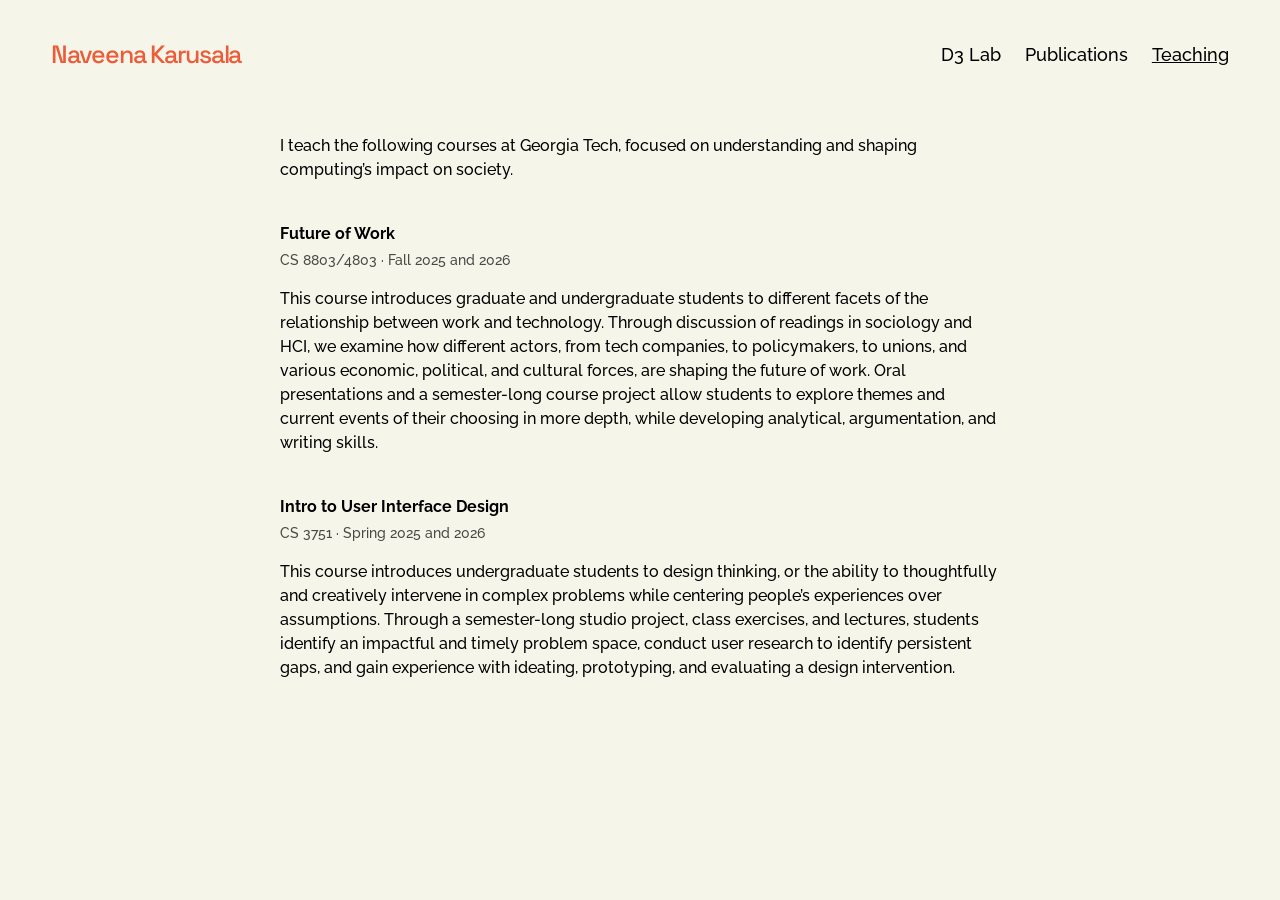
==== commit a186c9a0: "Narrow the lab page to match Teaching and resize photos Co-Authored-By: Claude Opus 5.5 <noreply@ant" ====
--- a/teaching/index.html
+++ b/teaching/index.html
@@ -8,7 +8,7 @@
 <link rel="preconnect" href="https://fonts.googleapis.com">
 <link rel="preconnect" href="https://fonts.gstatic.com" crossorigin>
 <link rel="stylesheet" href="https://fonts.googleapis.com/css2?family=Raleway:wght@500;700&family=Space+Grotesk:wght@500&display=swap">
-<link rel="stylesheet" href="/style.css">
+<link rel="stylesheet" href="/style.css?v=4">
 </head>
 <body>
 <header>
@@ -18,6 +18,7 @@
     <a href="https://scholar.google.com/citations?user=S3yqENkAAAAJ&amp;hl=en">Publications</a>
     <a href="/teaching/" aria-current="page">Teaching</a>
   </nav>
+  <button class="menu" aria-label="Menu" aria-expanded="false" onclick="this.setAttribute('aria-expanded', document.body.classList.toggle('menu-open'))"><span></span><span></span></button>
 </header>
 <main class="teaching">
   <p>I teach the following courses at Georgia Tech, focused on understanding and shaping computing’s impact on society.</p>
--- a/style.css
+++ b/style.css
@@ -17,6 +17,7 @@
 nav { display: flex; gap: 24px; font-size: 18px; }
 nav a { color: #000; text-decoration: none; }
 nav a:hover, nav a[aria-current] { text-decoration: underline; }
+.menu { display: none; }
 
 main { padding: 24px 4vw 96px; max-width: 1200px; margin: 0 auto; }
 .round { aspect-ratio: 1; object-fit: cover; border-radius: 50%; width: 100%; }
@@ -28,19 +29,33 @@
 
 /* d3 lab */
 .lab section { margin-bottom: 72px; }
-.project { display: grid; grid-template-columns: 280px 1fr; gap: 48px; align-items: center; margin-bottom: 40px; }
-.team { display: grid; grid-template-columns: repeat(4, 1fr); gap: 32px 48px; }
-.team .round { max-width: 190px; margin-bottom: 12px; }
+.project { display: grid; grid-template-columns: 200px 1fr; gap: 40px; align-items: center; margin-bottom: 40px; }
+.team { display: grid; grid-template-columns: repeat(4, 1fr); gap: 32px 12px; text-align: center; }
+.team .round { max-width: 160px; margin: 0 auto 12px; }
 
 /* teaching */
-.teaching { max-width: 720px; }
+.teaching, .lab { max-width: calc(720px + 8vw); }
 .course { margin-top: 40px; }
 .course p:first-child { font-weight: 700; margin-bottom: 4px; }
 .course .small { opacity: 0.7; }
 
 @media (max-width: 767px) {
+  /* phone menu */
+  header { flex-wrap: nowrap; }
+  header h1 { position: relative; z-index: 2; }
+  .menu { display: block; position: relative; z-index: 2; width: 32px; height: 20px; padding: 0; border: 0; background: none; cursor: pointer; }
+  .menu span { position: absolute; left: 0; right: 0; height: 2px; background: #000; transition: transform .2s; }
+  .menu span:first-child { top: 4px; }
+  .menu span:last-child { bottom: 4px; }
+  .menu-open .menu span:first-child { transform: translateY(5px) rotate(45deg); }
+  .menu-open .menu span:last-child { transform: translateY(-5px) rotate(-45deg); }
+  nav { display: none; position: fixed; inset: 0; z-index: 1; background: var(--bg); flex-direction: column; justify-content: center; align-items: center; gap: 28px; font-size: 28px; }
+  .menu-open nav { display: flex; }
+  .menu-open { overflow: hidden; }
+
   .home { grid-template-columns: 1fr; gap: 24px; }
-  .home .bio { order: 1; }
+  .home > :first-child { text-align: center; }
+  .home .round { margin: 0 auto 16px; }
   .project { grid-template-columns: 1fr; gap: 16px; }
   .project .round { max-width: 240px; margin: 0 auto; }
   .team { grid-template-columns: repeat(2, 1fr); gap: 24px; }
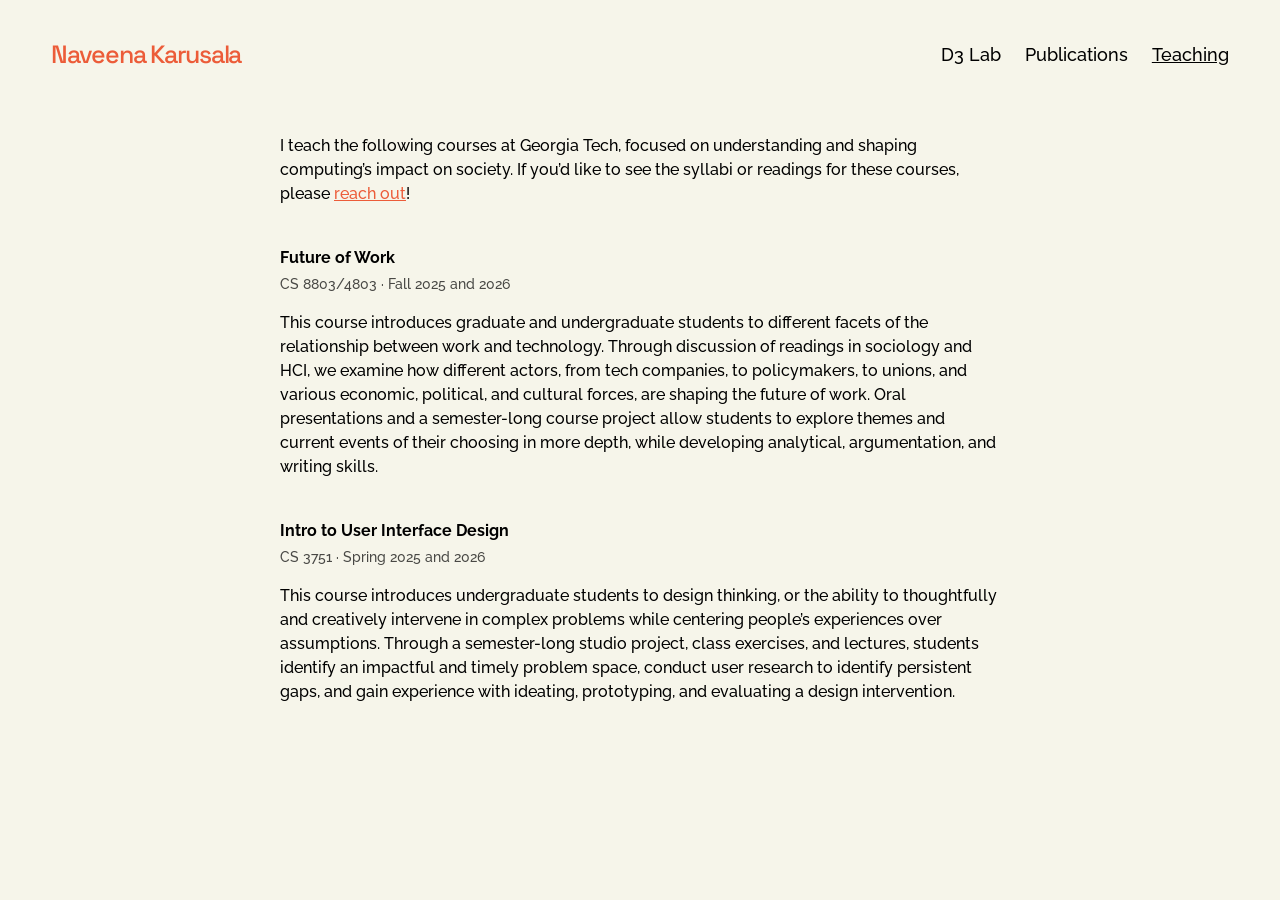
==== commit 82b2c630: "Add syllabi note to teaching intro Co-Authored-By: Claude Opus 5.5 <noreply@anthropic.com>" ====
--- a/teaching/index.html
+++ b/teaching/index.html
@@ -21,7 +21,7 @@
   <button class="menu" aria-label="Menu" aria-expanded="false" onclick="this.setAttribute('aria-expanded', document.body.classList.toggle('menu-open'))"><span></span><span></span></button>
 </header>
 <main class="teaching">
-  <p>I teach the following courses at Georgia Tech, focused on understanding and shaping computing’s impact on society.</p>
+  <p>I teach the following courses at Georgia Tech, focused on understanding and shaping computing’s impact on society. If you’d like to see the syllabi or readings for these courses, please <a href="mailto:nkarusala3@gatech.edu">reach out</a>!</p>
 
   <div class="course">
     <p>Future of Work</p>
